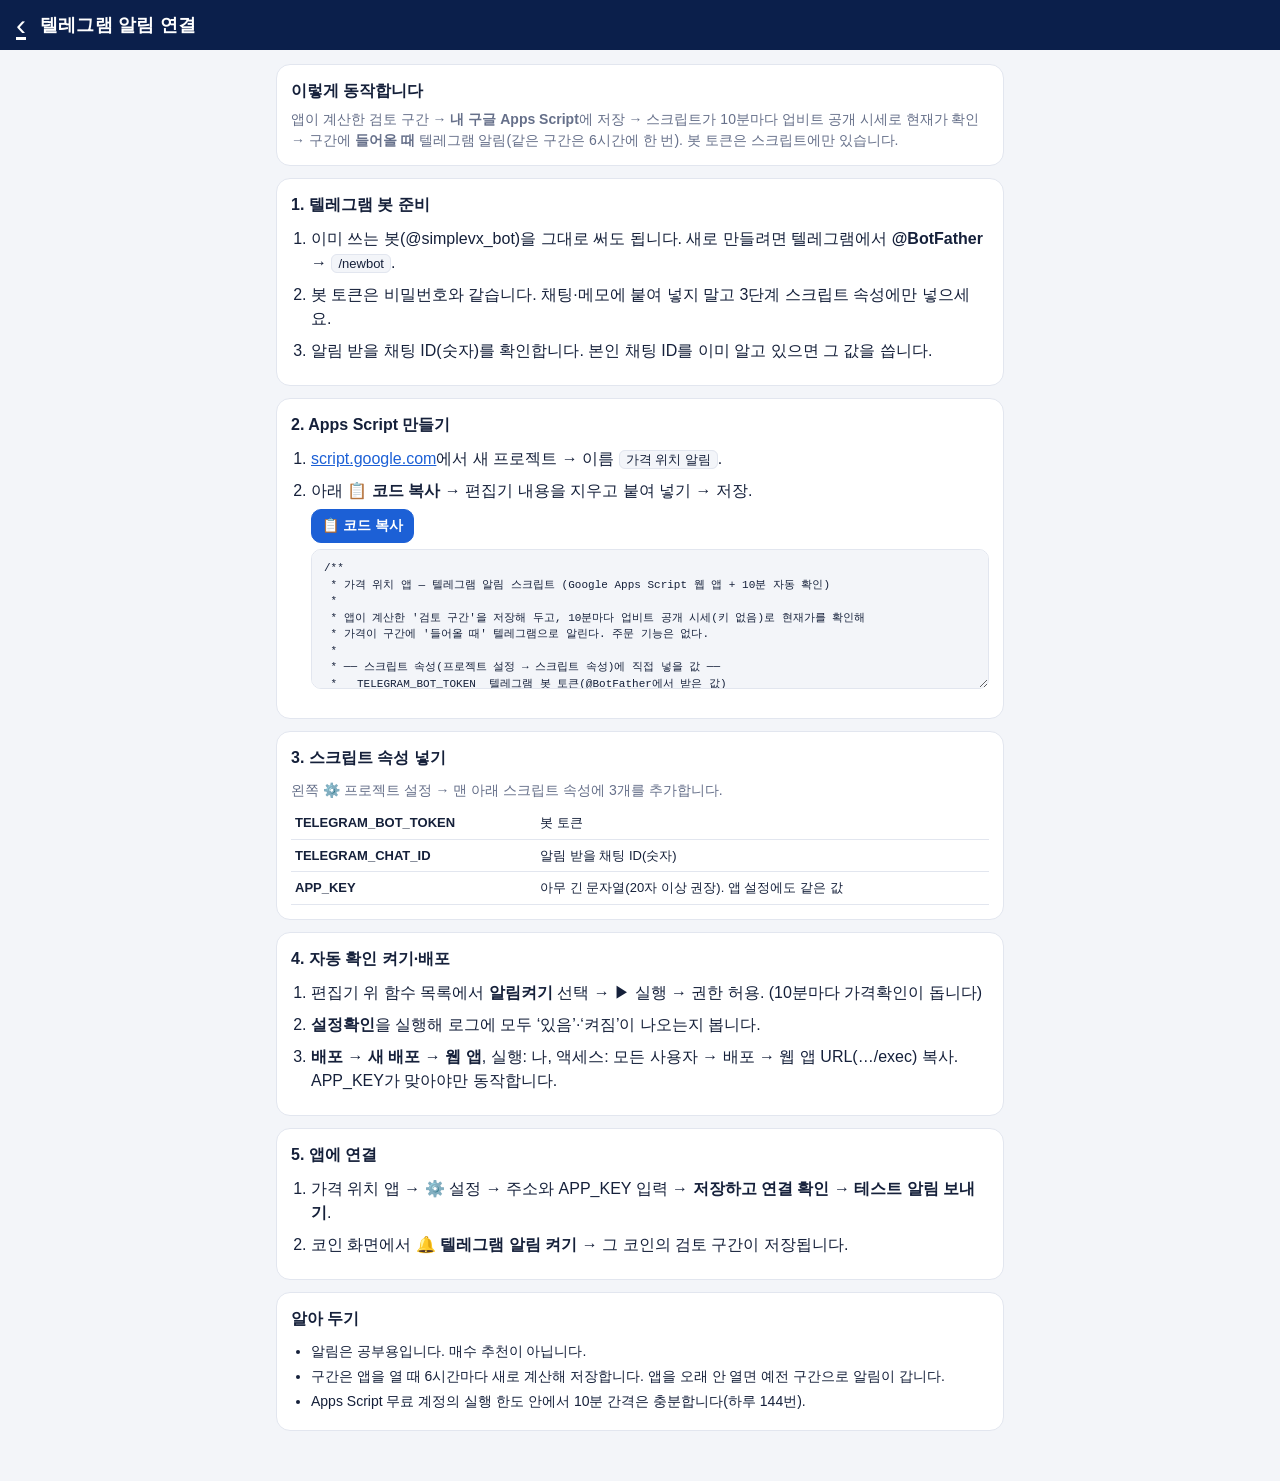
==== alert/index.html @ 8b3a88d6 "가격 위치 v1.0.0: 업비트 코인 매수 검토 구간(공부용)·차트·근거 설명·텔레그램 알림 스크립트 Co-Authored-By: Claude Opus 5.5 <noreply@an" ====
<!doctype html>
<html lang="ko">
<head>
  <meta charset="utf-8">
  <meta name="viewport" content="width=device-width, initial-scale=1, viewport-fit=cover">
  <meta name="theme-color" content="#0B1F4B">
  <title>알림 연결 준비</title>
  <link rel="icon" href="../icons/icon-192.png?v=1">
  <link rel="stylesheet" href="../style.css">
  <style>
    body { padding-bottom: 24px; }
    ol.big { padding-left: 20px; margin: 0; } ol.big > li { margin: 8px 0; }
    .k { background: var(--bg); border: 1px solid var(--line); border-radius: 6px; padding: 1px 6px; font-size: 13px; word-break: break-all; }
    table.p { width: 100%; border-collapse: collapse; font-size: 13px; } table.p td { border-bottom: 1px solid var(--line); padding: 6px 4px; vertical-align: top; } table.p td:first-child { white-space: nowrap; font-weight: 700; }
  </style>
</head>
<body>
  <header class="top"><a class="back" href="../#/settings" aria-label="앱으로">‹</a><h1>텔레그램 알림 연결</h1></header>
  <main>
    <div class="card"><b>이렇게 동작합니다</b>
      <div class="muted" style="margin-top:6px">앱이 계산한 검토 구간 → <b>내 구글 Apps Script</b>에 저장 → 스크립트가 10분마다 업비트 공개 시세로 현재가 확인 → 구간에 <b>들어올 때</b> 텔레그램 알림(같은 구간은 6시간에 한 번). 봇 토큰은 스크립트에만 있습니다.</div></div>

    <div class="card"><h2>1. 텔레그램 봇 준비</h2>
      <ol class="big">
        <li>이미 쓰는 봇(@simplevx_bot)을 그대로 써도 됩니다. 새로 만들려면 텔레그램에서 <b>@BotFather</b> → <span class="k">/newbot</span>.</li>
        <li>봇 토큰은 비밀번호와 같습니다. 채팅·메모에 붙여 넣지 말고 3단계 스크립트 속성에만 넣으세요.</li>
        <li>알림 받을 채팅 ID(숫자)를 확인합니다. 본인 채팅 ID를 이미 알고 있으면 그 값을 씁니다.</li>
      </ol></div>

    <div class="card"><h2>2. Apps Script 만들기</h2>
      <ol class="big">
        <li><a href="https://script.google.com/home/projects/create" target="_blank" rel="noopener">script.google.com</a>에서 새 프로젝트 → 이름 <span class="k">가격 위치 알림</span>.</li>
        <li>아래 <b>📋 코드 복사</b> → 편집기 내용을 지우고 붙여 넣기 → 저장.
          <div class="row" style="margin-top:6px"><button class="btn small primary" id="cp" type="button">📋 코드 복사</button><span id="cpMsg" class="muted"></span></div>
          <textarea id="code" readonly style="margin-top:6px;font-family:monospace;font-size:11px;min-height:140px" aria-label="알림 코드"></textarea></li>
      </ol></div>

    <div class="card"><h2>3. 스크립트 속성 넣기</h2>
      <div class="muted">왼쪽 ⚙️ 프로젝트 설정 → 맨 아래 스크립트 속성에 3개를 추가합니다.</div>
      <table class="p" style="margin-top:6px">
        <tr><td>TELEGRAM_BOT_TOKEN</td><td>봇 토큰</td></tr>
        <tr><td>TELEGRAM_CHAT_ID</td><td>알림 받을 채팅 ID(숫자)</td></tr>
        <tr><td>APP_KEY</td><td>아무 긴 문자열(20자 이상 권장). 앱 설정에도 같은 값</td></tr>
      </table></div>

    <div class="card"><h2>4. 자동 확인 켜기·배포</h2>
      <ol class="big">
        <li>편집기 위 함수 목록에서 <b>알림켜기</b> 선택 → ▶ 실행 → 권한 허용. (10분마다 가격확인이 돕니다)</li>
        <li><b>설정확인</b>을 실행해 로그에 모두 ‘있음’·‘켜짐’이 나오는지 봅니다.</li>
        <li><b>배포 → 새 배포 → 웹 앱</b>, 실행: 나, 액세스: 모든 사용자 → 배포 → 웹 앱 URL(…/exec) 복사. APP_KEY가 맞아야만 동작합니다.</li>
      </ol></div>

    <div class="card"><h2>5. 앱에 연결</h2>
      <ol class="big">
        <li>가격 위치 앱 → ⚙️ 설정 → 주소와 APP_KEY 입력 → <b>저장하고 연결 확인</b> → <b>테스트 알림 보내기</b>.</li>
        <li>코인 화면에서 <b>🔔 텔레그램 알림 켜기</b> → 그 코인의 검토 구간이 저장됩니다.</li>
      </ol></div>

    <div class="card"><h2>알아 두기</h2><ul class="steps">
      <li>알림은 공부용입니다. 매수 추천이 아닙니다.</li>
      <li>구간은 앱을 열 때 6시간마다 새로 계산해 저장합니다. 앱을 오래 안 열면 예전 구간으로 알림이 갑니다.</li>
      <li>Apps Script 무료 계정의 실행 한도 안에서 10분 간격은 충분합니다(하루 144번).</li></ul></div>
  </main>
  <script>
    (async () => {
      const ta = document.getElementById('code'), msg = document.getElementById('cpMsg');
      try { ta.value = await (await fetch('Code.gs', { cache: 'no-cache' })).text(); } catch { ta.value = '코드를 불러오지 못했습니다.'; }
      document.getElementById('cp').onclick = async () => { try { await navigator.clipboard.writeText(ta.value); msg.textContent = '복사했습니다'; } catch { ta.focus(); ta.select(); msg.textContent = '길게 눌러 전체 선택 후 복사하세요'; } };
    })();
  </script>
</body>
</html>
---- style.css ----
:root {
  --bg: #F3F5F9;
  --card: #FFFFFF;
  --ink: #15203A;
  --muted: #66708A;
  --line: #E2E6EF;
  --navy: #0B1F4B;
  --blue: #1C60D6;
  --gold: #F5C442;
  --red: #D64545;
  --green: #1F9D63;
  --radius: 14px;
}
@media (prefers-color-scheme: dark) {
  :root {
    --bg: #0E1320;
    --card: #182033;
    --ink: #E8ECF5;
    --muted: #9AA4BC;
    --line: #2A3450;
    --blue: #5B92F0;
  }
}
* { box-sizing: border-box; }
html, body { margin: 0; }
body {
  background: var(--bg);
  color: var(--ink);
  font: 16px/1.5 -apple-system, "Segoe UI", "Malgun Gothic", "Apple SD Gothic Neo", sans-serif;
  padding-bottom: calc(68px + env(safe-area-inset-bottom));
  -webkit-tap-highlight-color: transparent;
}
.top {
  position: sticky; top: 0; z-index: 5;
  display: flex; align-items: center; gap: 8px;
  background: var(--navy); color: #fff;
  padding: calc(10px + env(safe-area-inset-top)) 16px 10px;
}
.top h1 { font-size: 18px; margin: 0; font-weight: 800; letter-spacing: .2px; }
.back { background: none; border: 0; color: #fff; font-size: 30px; line-height: 1; padding: 0 6px 0 0; cursor: pointer; }
main { max-width: 760px; margin: 0 auto; padding: 14px 16px; }

.tabs {
  position: fixed; left: 0; right: 0; bottom: 0; z-index: 5;
  display: grid; grid-template-columns: repeat(5, 1fr);
  background: var(--card); border-top: 1px solid var(--line);
  padding-bottom: env(safe-area-inset-bottom);
}
.tabs a { display: flex; flex-direction: column; align-items: center; padding: 7px 0 8px; font-size: 12px; color: var(--muted); text-decoration: none; }
.tabs a span { font-size: 20px; line-height: 1.2; }
.tabs a.on { color: var(--blue); font-weight: 700; }

.card { background: var(--card); border: 1px solid var(--line); border-radius: var(--radius); padding: 14px; margin-bottom: 12px; }
.card h2 { font-size: 16px; margin: 0 0 10px; }
.muted { color: var(--muted); font-size: 14px; }
.row { display: flex; gap: 8px; align-items: center; }
.row.wrap { flex-wrap: wrap; }
.spread { justify-content: space-between; }
.grid2 { display: grid; grid-template-columns: 1fr 1fr; gap: 10px; }
.stat { background: var(--card); border: 1px solid var(--line); border-radius: var(--radius); padding: 12px; }
.stat b { display: block; font-size: 21px; margin-top: 2px; }
.stat.warn b { color: var(--red); }
.hero { background: linear-gradient(135deg, var(--navy), var(--blue)); color: #fff; border: 0; }
.hero .muted { color: #C9D6F5; }

.btn {
  display: inline-flex; align-items: center; justify-content: center; gap: 6px;
  border: 1px solid var(--line); background: var(--card); color: var(--ink);
  border-radius: 10px; padding: 10px 14px; font-size: 15px; font-weight: 600;
  cursor: pointer; text-decoration: none; min-height: 44px;
}
.btn.primary { background: var(--blue); border-color: var(--blue); color: #fff; }
.btn.danger { color: var(--red); }
.btn.block { width: 100%; }
.btn.small { min-height: 34px; padding: 5px 10px; font-size: 14px; }

label { display: block; font-size: 13px; color: var(--muted); margin: 10px 0 4px; font-weight: 600; }
input, select, textarea {
  width: 100%; font: inherit; color: var(--ink); background: var(--bg);
  border: 1px solid var(--line); border-radius: 10px; padding: 10px 12px; min-height: 44px;
}
textarea { min-height: 80px; resize: vertical; }
input:focus, select:focus, textarea:focus { outline: 2px solid var(--blue); outline-offset: -1px; }
.req::after { content: " *"; color: var(--red); }

.chips { display: flex; gap: 6px; overflow-x: auto; padding-bottom: 4px; margin-bottom: 10px; }
.chip { flex: none; border: 1px solid var(--line); background: var(--card); color: var(--ink); border-radius: 999px; padding: 6px 12px; font-size: 14px; cursor: pointer; }
.chip.on { background: var(--navy); color: #fff; border-color: var(--navy); }

.list { list-style: none; margin: 0; padding: 0; }
.item { display: block; background: var(--card); border: 1px solid var(--line); border-radius: 12px; padding: 12px; margin-bottom: 8px; color: inherit; text-decoration: none; }
.item .t { font-weight: 700; }
.badge { display: inline-block; font-size: 12px; font-weight: 700; border-radius: 6px; padding: 1px 7px; background: var(--bg); border: 1px solid var(--line); }
.s-접수 { color: #B26B00; } .s-견적 { color: #7A4CD1; } .s-예약 { color: var(--blue); } .s-완료 { color: var(--green); } .s-취소 { color: var(--muted); }

.photos { display: grid; grid-template-columns: repeat(3, 1fr); gap: 6px; }
.photo { position: relative; aspect-ratio: 1; border-radius: 8px; overflow: hidden; background: var(--bg); }
.photo img { width: 100%; height: 100%; object-fit: cover; display: block; }
.photo span { position: absolute; left: 4px; top: 4px; background: rgba(0,0,0,.6); color: #fff; font-size: 11px; border-radius: 4px; padding: 0 5px; }

.tiles { display: grid; grid-template-columns: repeat(3, 1fr); gap: 8px; }
.tile { background: var(--card); border: 1px solid var(--line); border-radius: 12px; padding: 10px 6px; text-align: center; font-size: 13px; color: var(--ink); text-decoration: none; }
.tile i { display: block; font-style: normal; font-size: 22px; }
.tile.off { opacity: .5; }

.fab { position: fixed; right: 16px; bottom: calc(80px + env(safe-area-inset-bottom)); z-index: 6;
  width: 56px; height: 56px; border-radius: 50%; border: 0; background: var(--gold); color: var(--navy);
  font-size: 30px; font-weight: 800; box-shadow: 0 6px 16px rgba(0,0,0,.25); cursor: pointer; }

#toast { position: fixed; left: 50%; bottom: calc(90px + env(safe-area-inset-bottom)); transform: translateX(-50%);
  background: #222; color: #fff; padding: 10px 16px; border-radius: 10px; font-size: 14px; opacity: 0; pointer-events: none; transition: opacity .2s; max-width: 90vw; z-index: 20; }
#toast.on { opacity: .95; }

.viewer { position: fixed; inset: 0; background: rgba(0,0,0,.92); z-index: 30; display: flex; flex-direction: column; }
.viewer img { flex: 1; object-fit: contain; width: 100%; min-height: 0; }
.viewer .row { padding: 12px 16px calc(12px + env(safe-area-inset-bottom)); justify-content: space-between; }
.empty { text-align: center; color: var(--muted); padding: 28px 10px; }
.warnbox { border: 2px solid #E8A317; background: #FFF4D6; color: #3A2A00 !important; font-weight: 600; }
a { color: var(--blue); }
a.card { color: var(--ink); }
@media (prefers-color-scheme: dark) {
  .warnbox { background: #3A2E10; border-color: #F5C442; color: #FFE9A8 !important; }
}
.seal-list { display: flex; flex-wrap: wrap; gap: 8px; margin-top: 8px; }
.seal-item { width: 104px; border: 1px solid var(--line); border-radius: 12px; padding: 8px 6px; background: var(--card); color: var(--ink); text-align: center; font: inherit; }
.seal-item img { width: 72px; height: 72px; display: block; margin: 0 auto 4px; background: #FFFDF7; border-radius: 8px; }
.seal-item.on { border: 2px solid var(--blue); }
.seal-item.pick { cursor: pointer; }
.seal-name { font-size: 13px; font-weight: 600; margin-bottom: 4px; word-break: keep-all; }
.seal-h { font-size: 15px; margin: 14px 0 6px; }
#e_sealimg { background: #FFFDF7; border-radius: 6px; }
.seg { display: flex; gap: 6px; margin-top: 4px; }
.seg label { flex: 1; margin: 0; }
.seg input { position: absolute; opacity: 0; width: 1px; height: 1px; }
.seg span { display: block; text-align: center; border: 1px solid var(--line); border-radius: 10px; padding: 9px 4px; font-size: 14px; color: var(--ink); background: var(--card); cursor: pointer; }
.seg span { opacity: .8; white-space: nowrap; overflow: hidden; text-overflow: ellipsis; }
.seg input:checked + span { background: #FFC83D; color: #1A1300; border: 2px solid #C98A00; font-weight: 800; opacity: 1; box-shadow: 0 2px 8px rgba(201, 138, 0, .35); }
.seg input:checked + span::before { content: '✓ '; }
@media (prefers-color-scheme: dark) {
  .seg input:checked + span { background: #FFD45C; color: #1A1300; border-color: #FFF0B8; box-shadow: 0 0 0 2px rgba(255, 212, 92, .35); }
}
.seg input:focus-visible + span { outline: 2px solid var(--blue); outline-offset: 2px; }
.errbox { margin-top: 10px; border: 2px solid #D64545; background: #FFE8E8; color: #5A0B0B; border-radius: 10px; padding: 10px 12px; font-size: 14px; }
.errbox ul, .logrow .why { margin: 6px 0 0; padding-left: 18px; }
@media (prefers-color-scheme: dark) { .errbox { background: #3A1515; color: #FFD6D6; border-color: #FF7A7A; } }
.logrow { border-top: 1px solid var(--line); padding: 7px 0; font-size: 13px; }
.logrow:first-of-type { border-top: 0; }
.logrow .why { color: var(--red); font-size: 12px; }
table { width: 100%; border-collapse: collapse; font-size: 14px; }
td, th { padding: 7px 4px; border-bottom: 1px solid var(--line); text-align: left; }
td.r, th.r { text-align: right; }
/* 인쇄(PDF로 저장): 메뉴·버튼 숨김 */
@media print {
  .top, .tabs, .fab, .noprint, #toast { display: none !important; }
  body { background: #fff; color: #000; padding: 0; }
  main { max-width: none; padding: 0; }
  table { font-size: 11px; }
  td, th { border: 1px solid #999; }
}

/* ── 전자세금계산서 앱 전용 ── */
.tabs { grid-template-columns: repeat(4, 1fr); }
.copyrow { display: grid; grid-template-columns: 1fr auto; gap: 8px; align-items: center; border-top: 1px solid var(--line); padding: 8px 0; }
.copyrow:first-of-type { border-top: 0; }
.copyrow .k { font-size: 12px; color: var(--muted); font-weight: 600; }
.copyrow .v { font-size: 16px; font-weight: 700; word-break: break-all; }
.copyrow.done .v { color: var(--muted); text-decoration: line-through; }
.steps { margin: 0; padding-left: 20px; font-size: 14px; }
.steps li { margin: 4px 0; }
.okbox { margin-top: 10px; border: 2px solid var(--green); border-radius: 10px; padding: 10px 12px; font-size: 14px; font-weight: 600; color: var(--green); }
.warnlist { margin-top: 10px; border: 2px solid #E8A317; background: #FFF4D6; color: #3A2A00; border-radius: 10px; padding: 10px 12px; font-size: 14px; }
.warnlist ul, .errbox ul { margin: 6px 0 0; padding-left: 18px; }
@media (prefers-color-scheme: dark) { .warnlist { background: #3A2E10; color: #FFE9A8; border-color: #F5C442; } }
table.lines { width: 100%; border-collapse: collapse; font-size: 13px; }
table.lines th, table.lines td { border-bottom: 1px solid var(--line); padding: 6px 4px; text-align: right; }
table.lines th:first-child, table.lines td:first-child, table.lines th:nth-child(2), table.lines td:nth-child(2) { text-align: left; }
.s-작성중 { color: #B26B00; } .s-발행완료 { color: var(--green); } .s-취소 { color: var(--muted); }
.line-card { background: var(--bg); border: 1px solid var(--line); border-radius: 12px; padding: 10px; margin: 6px 0; }

/* ── 가격 위치 앱 전용 ── */
.tabs { grid-template-columns: repeat(3, 1fr); }
.coin { display: block; background: var(--card); border: 1px solid var(--line); border-radius: 12px; padding: 12px; margin-bottom: 8px; color: var(--ink); text-decoration: none; }
.coin .nm { font-weight: 800; font-size: 16px; }
.up { color: #D63B3B; } .down { color: #2F6FE0; }
@media (prefers-color-scheme: dark) { .up { color: #FF6B6B; } .down { color: #6EA2FF; } }
.zone { border: 1px solid var(--line); border-left: 6px solid #E8A317; border-radius: 10px; padding: 10px 12px; margin: 8px 0; background: var(--card); }
.zone.s3 { border-left-color: #1F9D63; } .zone.in { outline: 2px solid #E8A317; }
.zone .rng { font-weight: 800; font-size: 16px; }
.zone ul { margin: 6px 0 0; padding-left: 18px; font-size: 13px; }
.posbar { position: relative; height: 10px; border-radius: 6px; background: linear-gradient(90deg, #2F6FE0, #E8A317, #D63B3B); margin: 6px 0 2px; }
.posbar i { position: absolute; top: -4px; width: 4px; height: 18px; background: var(--ink); border-radius: 2px; transform: translateX(-2px); }
canvas.chart { width: 100%; height: 320px; display: block; background: var(--card); border-radius: 10px; }
.disc { font-size: 12px; color: var(--muted); text-align: center; margin: 14px 0; }
.pick { max-height: 50vh; overflow: auto; border: 1px solid var(--line); border-radius: 10px; margin-top: 8px; }
.pick button { display: flex; justify-content: space-between; width: 100%; border: 0; border-bottom: 1px solid var(--line); background: var(--card); color: var(--ink); padding: 10px 12px; font: inherit; cursor: pointer; text-align: left; }
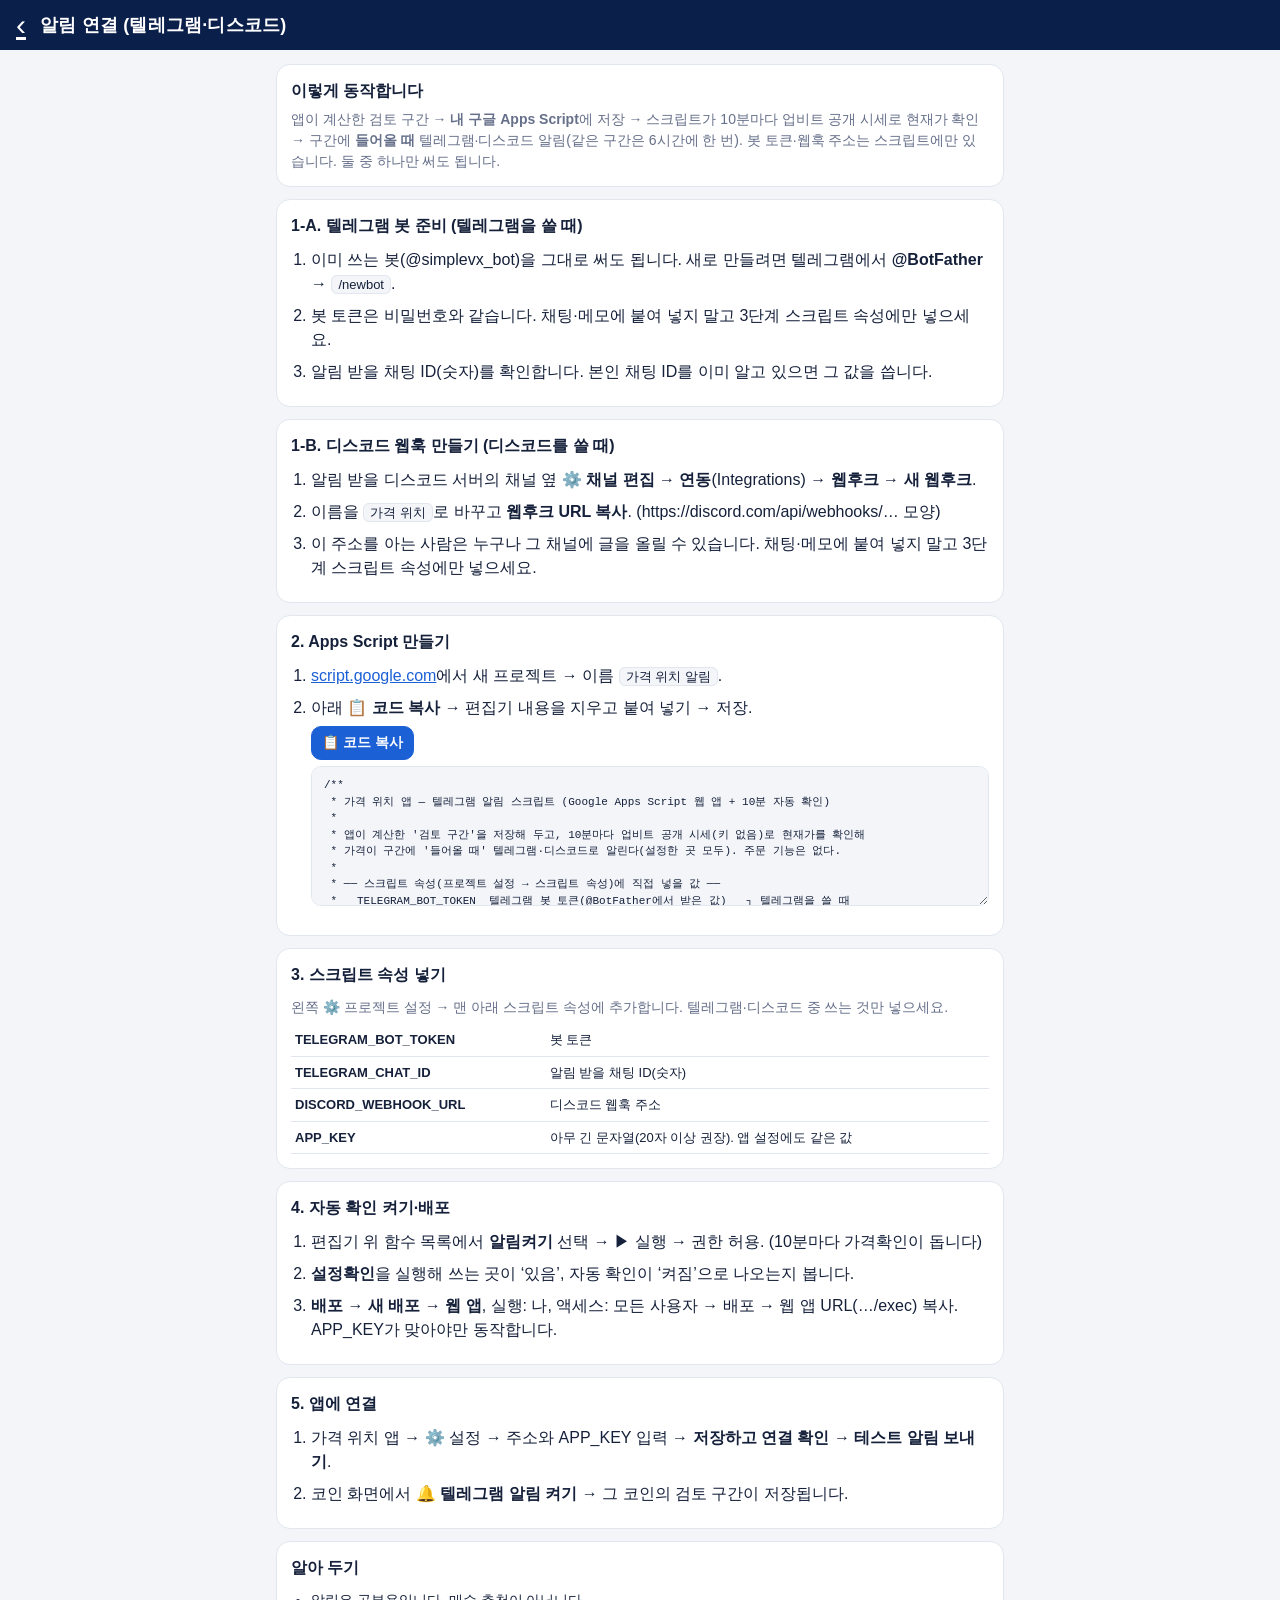
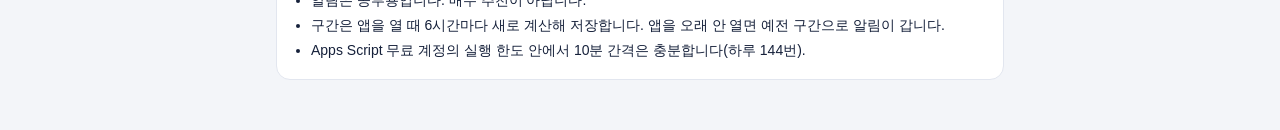
==== commit 57b0fcd8: "v1.1.0: 디스코드 웹훅 알림 추가(텔레그램과 함께 또는 하나만), 안내 페이지 갱신 Co-Authored-By: Claude Opus 5.5 <noreply@anthropic" ====
--- a/alert/index.html
+++ b/alert/index.html
@@ -15,16 +15,23 @@
   </style>
 </head>
 <body>
-  <header class="top"><a class="back" href="../#/settings" aria-label="앱으로">‹</a><h1>텔레그램 알림 연결</h1></header>
+  <header class="top"><a class="back" href="../#/settings" aria-label="앱으로">‹</a><h1>알림 연결 (텔레그램·디스코드)</h1></header>
   <main>
     <div class="card"><b>이렇게 동작합니다</b>
-      <div class="muted" style="margin-top:6px">앱이 계산한 검토 구간 → <b>내 구글 Apps Script</b>에 저장 → 스크립트가 10분마다 업비트 공개 시세로 현재가 확인 → 구간에 <b>들어올 때</b> 텔레그램 알림(같은 구간은 6시간에 한 번). 봇 토큰은 스크립트에만 있습니다.</div></div>
+      <div class="muted" style="margin-top:6px">앱이 계산한 검토 구간 → <b>내 구글 Apps Script</b>에 저장 → 스크립트가 10분마다 업비트 공개 시세로 현재가 확인 → 구간에 <b>들어올 때</b> 텔레그램·디스코드 알림(같은 구간은 6시간에 한 번). 봇 토큰·웹훅 주소는 스크립트에만 있습니다. 둘 중 하나만 써도 됩니다.</div></div>
 
-    <div class="card"><h2>1. 텔레그램 봇 준비</h2>
+    <div class="card"><h2>1-A. 텔레그램 봇 준비 (텔레그램을 쓸 때)</h2>
       <ol class="big">
         <li>이미 쓰는 봇(@simplevx_bot)을 그대로 써도 됩니다. 새로 만들려면 텔레그램에서 <b>@BotFather</b> → <span class="k">/newbot</span>.</li>
         <li>봇 토큰은 비밀번호와 같습니다. 채팅·메모에 붙여 넣지 말고 3단계 스크립트 속성에만 넣으세요.</li>
         <li>알림 받을 채팅 ID(숫자)를 확인합니다. 본인 채팅 ID를 이미 알고 있으면 그 값을 씁니다.</li>
+      </ol></div>
+
+    <div class="card"><h2>1-B. 디스코드 웹훅 만들기 (디스코드를 쓸 때)</h2>
+      <ol class="big">
+        <li>알림 받을 디스코드 서버의 채널 옆 ⚙️ <b>채널 편집</b> → <b>연동</b>(Integrations) → <b>웹후크</b> → <b>새 웹후크</b>.</li>
+        <li>이름을 <span class="k">가격 위치</span>로 바꾸고 <b>웹후크 URL 복사</b>. (https://discord.com/api/webhooks/… 모양)</li>
+        <li>이 주소를 아는 사람은 누구나 그 채널에 글을 올릴 수 있습니다. 채팅·메모에 붙여 넣지 말고 3단계 스크립트 속성에만 넣으세요.</li>
       </ol></div>
 
     <div class="card"><h2>2. Apps Script 만들기</h2>
@@ -36,17 +43,18 @@
       </ol></div>
 
     <div class="card"><h2>3. 스크립트 속성 넣기</h2>
-      <div class="muted">왼쪽 ⚙️ 프로젝트 설정 → 맨 아래 스크립트 속성에 3개를 추가합니다.</div>
+      <div class="muted">왼쪽 ⚙️ 프로젝트 설정 → 맨 아래 스크립트 속성에 추가합니다. 텔레그램·디스코드 중 쓰는 것만 넣으세요.</div>
       <table class="p" style="margin-top:6px">
         <tr><td>TELEGRAM_BOT_TOKEN</td><td>봇 토큰</td></tr>
         <tr><td>TELEGRAM_CHAT_ID</td><td>알림 받을 채팅 ID(숫자)</td></tr>
+        <tr><td>DISCORD_WEBHOOK_URL</td><td>디스코드 웹훅 주소</td></tr>
         <tr><td>APP_KEY</td><td>아무 긴 문자열(20자 이상 권장). 앱 설정에도 같은 값</td></tr>
       </table></div>
 
     <div class="card"><h2>4. 자동 확인 켜기·배포</h2>
       <ol class="big">
         <li>편집기 위 함수 목록에서 <b>알림켜기</b> 선택 → ▶ 실행 → 권한 허용. (10분마다 가격확인이 돕니다)</li>
-        <li><b>설정확인</b>을 실행해 로그에 모두 ‘있음’·‘켜짐’이 나오는지 봅니다.</li>
+        <li><b>설정확인</b>을 실행해 쓰는 곳이 ‘있음’, 자동 확인이 ‘켜짐’으로 나오는지 봅니다.</li>
         <li><b>배포 → 새 배포 → 웹 앱</b>, 실행: 나, 액세스: 모든 사용자 → 배포 → 웹 앱 URL(…/exec) 복사. APP_KEY가 맞아야만 동작합니다.</li>
       </ol></div>
 
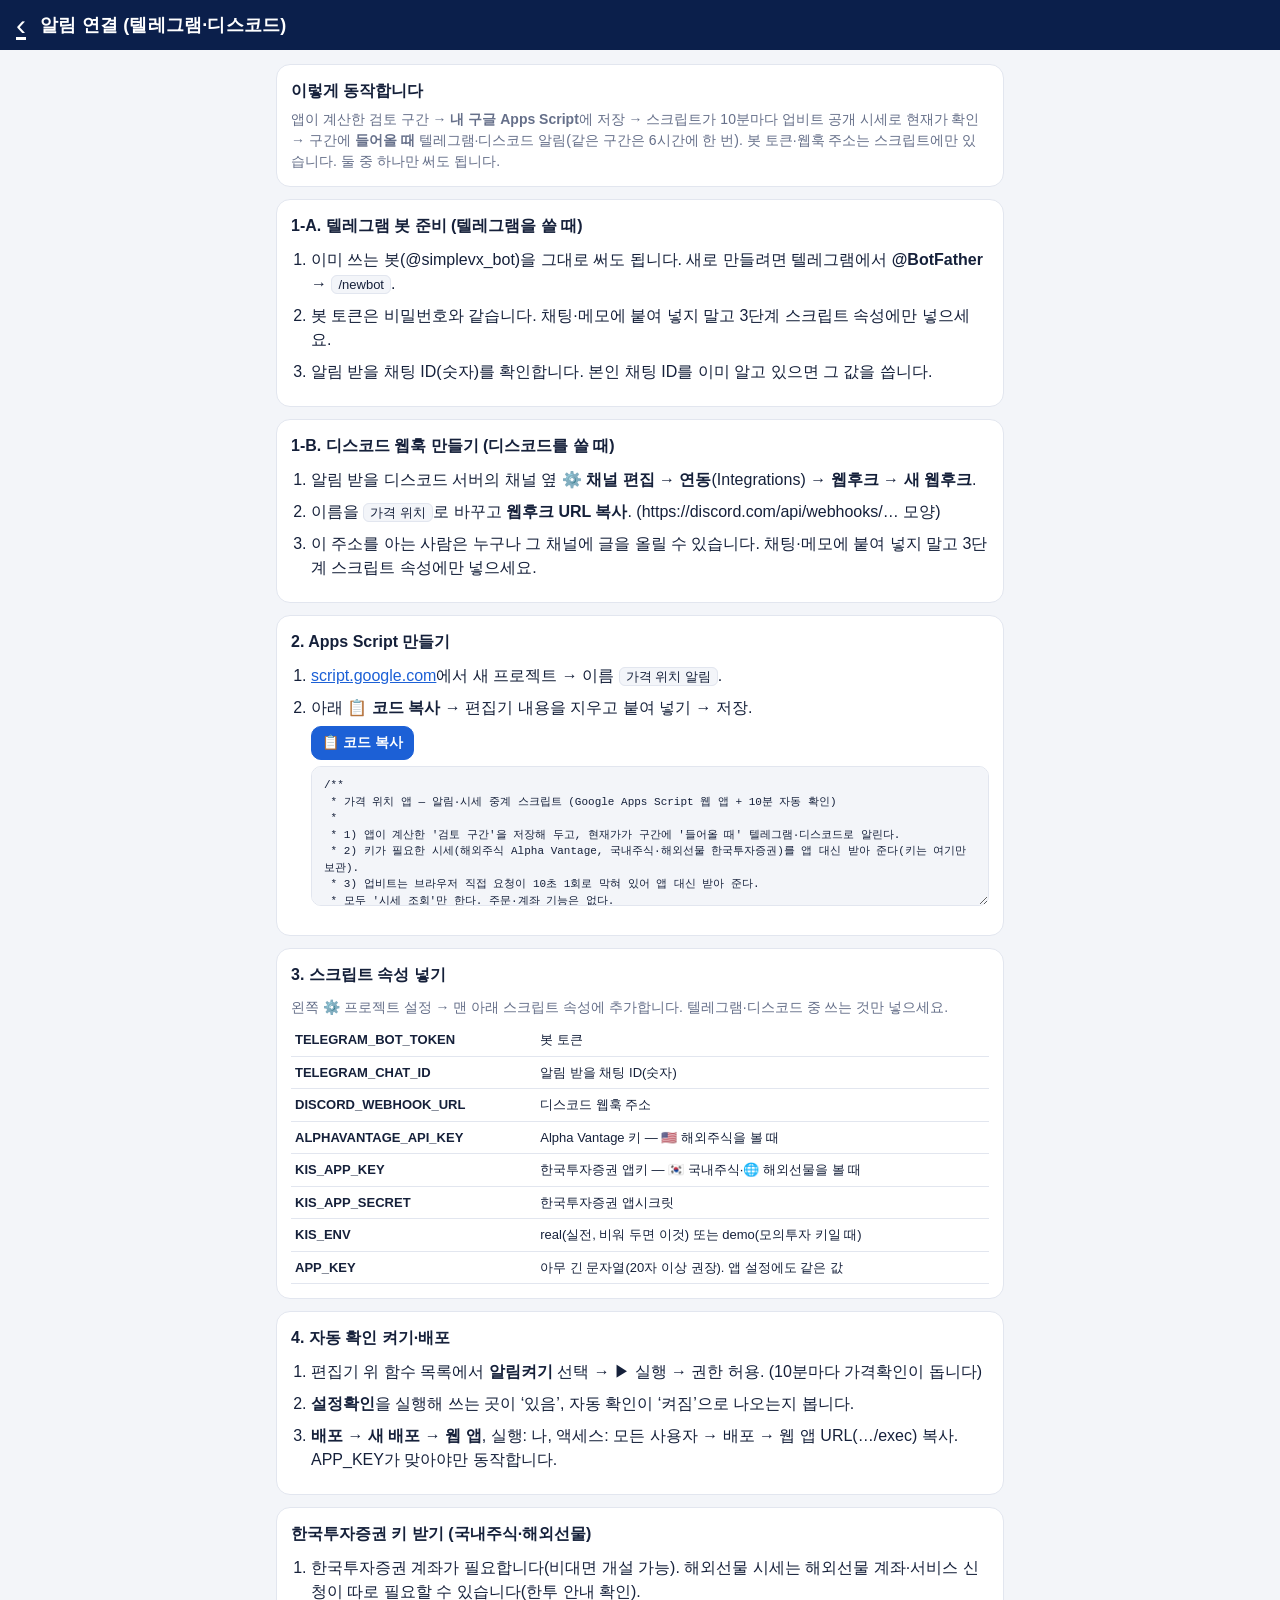
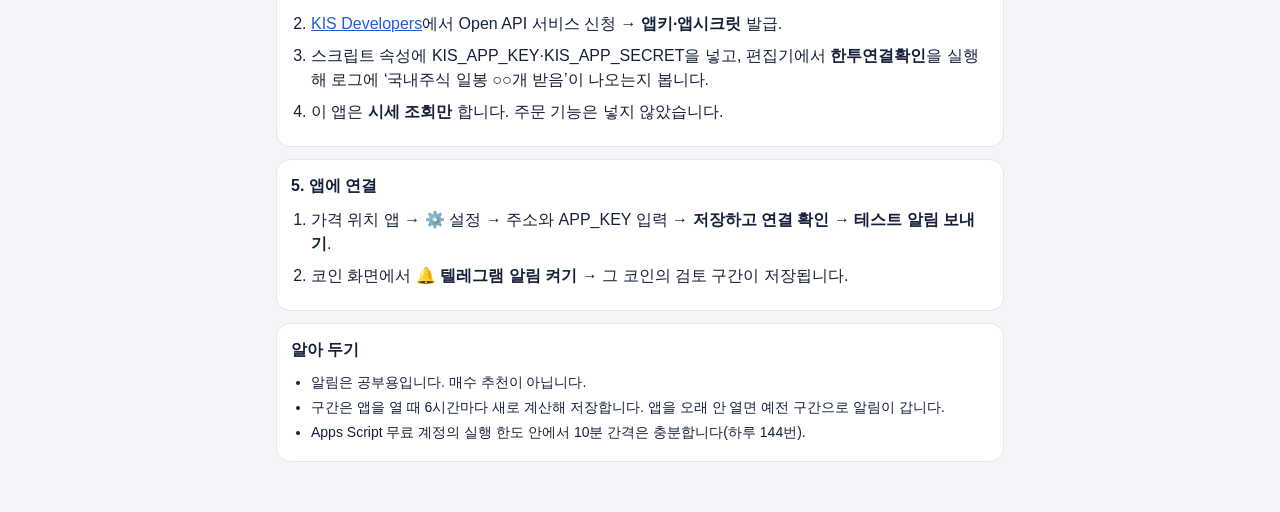
==== commit 05445975: "v2.0.0: 5개 카테고리(국내주식·해외주식·코인·코인선물·해외선물) — 바이낸스 선물 공개 시세, Alpha Vantage·한국투자증권은 스크립트 중계(키는 스크립트 속성만)," ====
--- a/alert/index.html
+++ b/alert/index.html
@@ -48,6 +48,10 @@
         <tr><td>TELEGRAM_BOT_TOKEN</td><td>봇 토큰</td></tr>
         <tr><td>TELEGRAM_CHAT_ID</td><td>알림 받을 채팅 ID(숫자)</td></tr>
         <tr><td>DISCORD_WEBHOOK_URL</td><td>디스코드 웹훅 주소</td></tr>
+        <tr><td>ALPHAVANTAGE_API_KEY</td><td>Alpha Vantage 키 — 🇺🇸 해외주식을 볼 때</td></tr>
+        <tr><td>KIS_APP_KEY</td><td>한국투자증권 앱키 — 🇰🇷 국내주식·🌐 해외선물을 볼 때</td></tr>
+        <tr><td>KIS_APP_SECRET</td><td>한국투자증권 앱시크릿</td></tr>
+        <tr><td>KIS_ENV</td><td>real(실전, 비워 두면 이것) 또는 demo(모의투자 키일 때)</td></tr>
         <tr><td>APP_KEY</td><td>아무 긴 문자열(20자 이상 권장). 앱 설정에도 같은 값</td></tr>
       </table></div>
 
@@ -56,6 +60,14 @@
         <li>편집기 위 함수 목록에서 <b>알림켜기</b> 선택 → ▶ 실행 → 권한 허용. (10분마다 가격확인이 돕니다)</li>
         <li><b>설정확인</b>을 실행해 쓰는 곳이 ‘있음’, 자동 확인이 ‘켜짐’으로 나오는지 봅니다.</li>
         <li><b>배포 → 새 배포 → 웹 앱</b>, 실행: 나, 액세스: 모든 사용자 → 배포 → 웹 앱 URL(…/exec) 복사. APP_KEY가 맞아야만 동작합니다.</li>
+      </ol></div>
+
+    <div class="card"><h2>한국투자증권 키 받기 (국내주식·해외선물)</h2>
+      <ol class="big">
+        <li>한국투자증권 계좌가 필요합니다(비대면 개설 가능). 해외선물 시세는 해외선물 계좌·서비스 신청이 따로 필요할 수 있습니다(한투 안내 확인).</li>
+        <li><a href="https://apiportal.koreainvestment.com/" target="_blank" rel="noopener">KIS Developers</a>에서 Open API 서비스 신청 → <b>앱키·앱시크릿</b> 발급.</li>
+        <li>스크립트 속성에 KIS_APP_KEY·KIS_APP_SECRET을 넣고, 편집기에서 <b>한투연결확인</b>을 실행해 로그에 ‘국내주식 일봉 ○○개 받음’이 나오는지 봅니다.</li>
+        <li>이 앱은 <b>시세 조회만</b> 합니다. 주문 기능은 넣지 않았습니다.</li>
       </ol></div>
 
     <div class="card"><h2>5. 앱에 연결</h2>
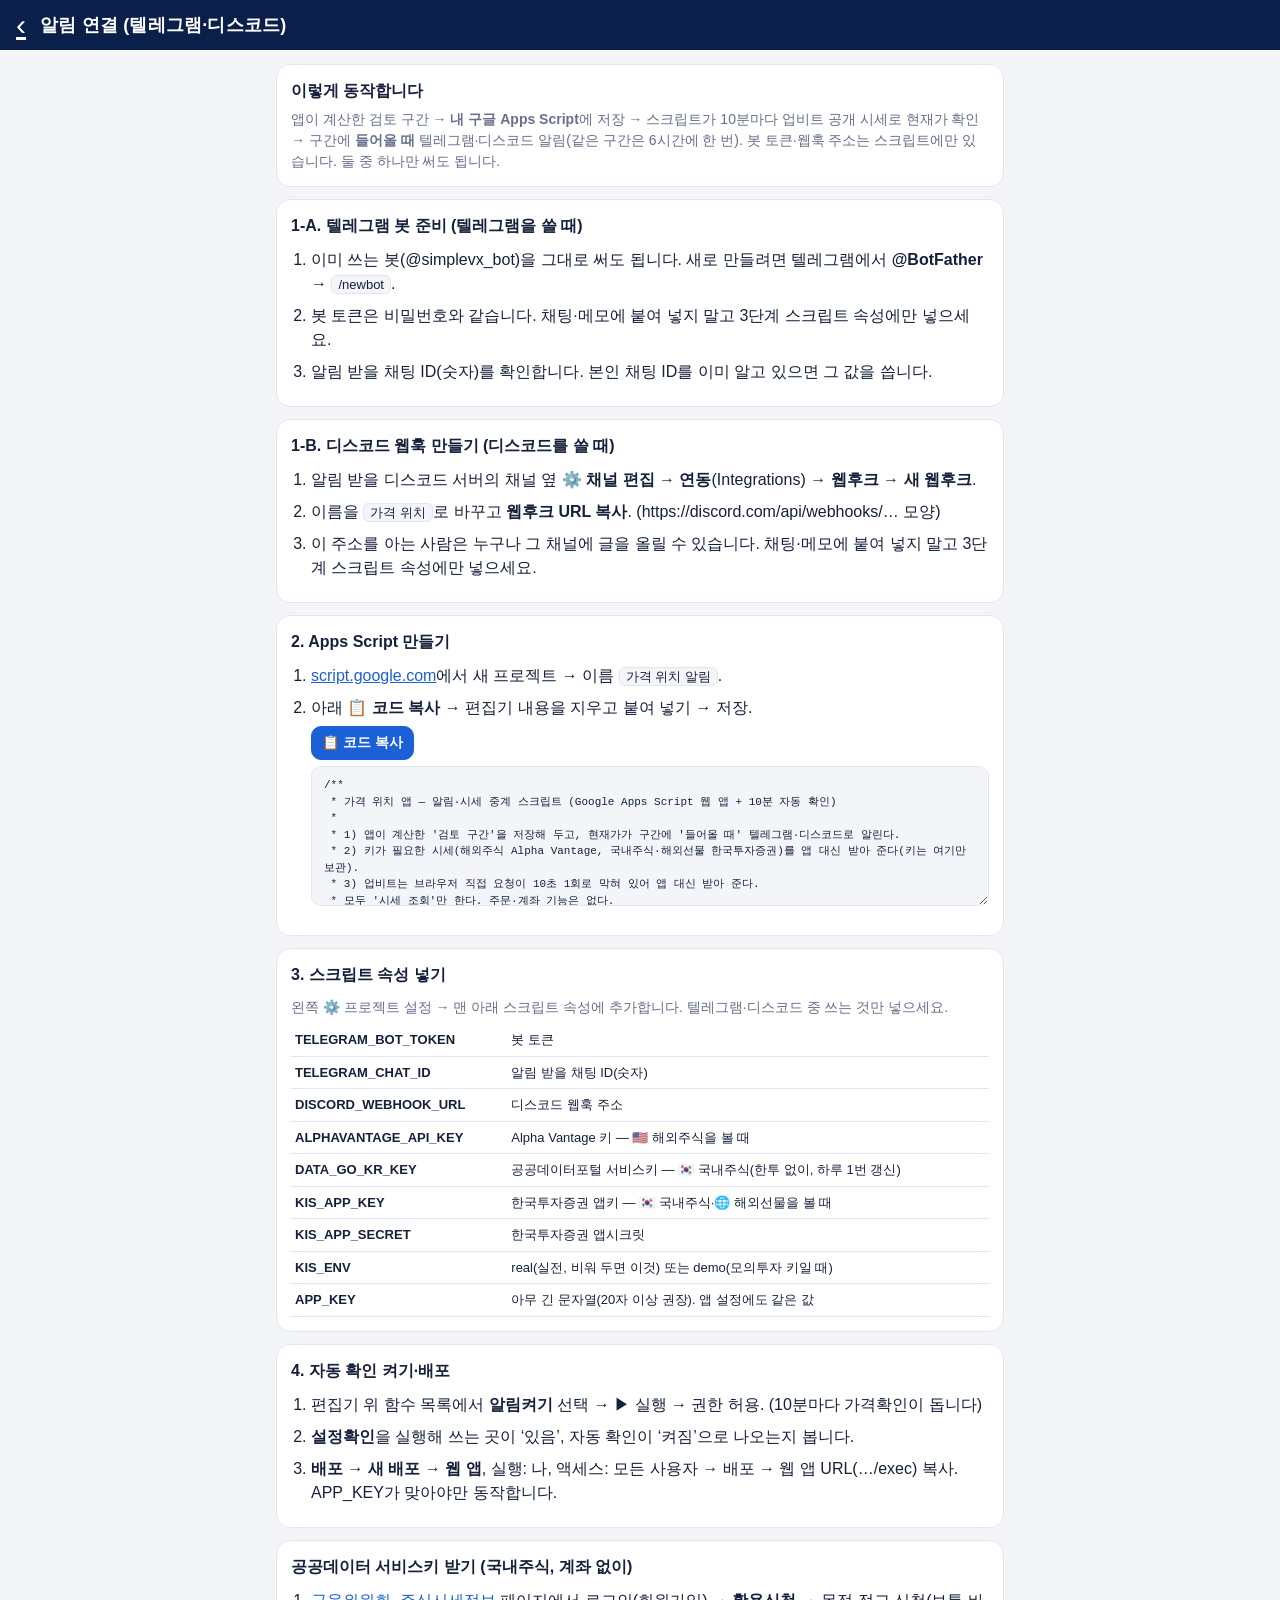
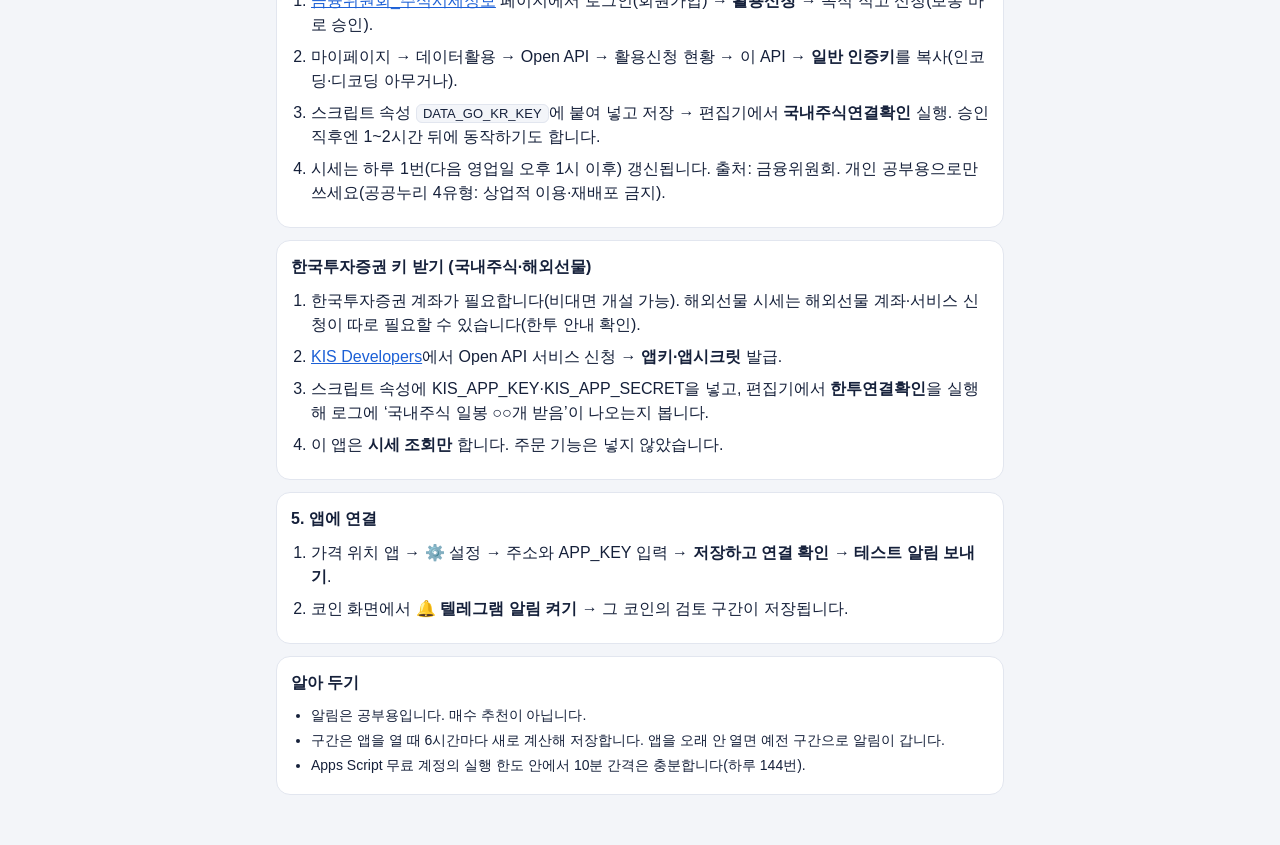
==== commit b4a464bf: "v2.1.0: 국내주식을 공공데이터포털(금융위원회 주식시세)로 연결 — 이름 검색, 일봉·주봉, 출처 표시 / 스크립트 v5 Co-Authored-By: Claude Opus 5." ====
--- a/alert/index.html
+++ b/alert/index.html
@@ -49,6 +49,7 @@
         <tr><td>TELEGRAM_CHAT_ID</td><td>알림 받을 채팅 ID(숫자)</td></tr>
         <tr><td>DISCORD_WEBHOOK_URL</td><td>디스코드 웹훅 주소</td></tr>
         <tr><td>ALPHAVANTAGE_API_KEY</td><td>Alpha Vantage 키 — 🇺🇸 해외주식을 볼 때</td></tr>
+        <tr><td>DATA_GO_KR_KEY</td><td>공공데이터포털 서비스키 — 🇰🇷 국내주식(한투 없이, 하루 1번 갱신)</td></tr>
         <tr><td>KIS_APP_KEY</td><td>한국투자증권 앱키 — 🇰🇷 국내주식·🌐 해외선물을 볼 때</td></tr>
         <tr><td>KIS_APP_SECRET</td><td>한국투자증권 앱시크릿</td></tr>
         <tr><td>KIS_ENV</td><td>real(실전, 비워 두면 이것) 또는 demo(모의투자 키일 때)</td></tr>
@@ -60,6 +61,14 @@
         <li>편집기 위 함수 목록에서 <b>알림켜기</b> 선택 → ▶ 실행 → 권한 허용. (10분마다 가격확인이 돕니다)</li>
         <li><b>설정확인</b>을 실행해 쓰는 곳이 ‘있음’, 자동 확인이 ‘켜짐’으로 나오는지 봅니다.</li>
         <li><b>배포 → 새 배포 → 웹 앱</b>, 실행: 나, 액세스: 모든 사용자 → 배포 → 웹 앱 URL(…/exec) 복사. APP_KEY가 맞아야만 동작합니다.</li>
+      </ol></div>
+
+    <div class="card"><h2>공공데이터 서비스키 받기 (국내주식, 계좌 없이)</h2>
+      <ol class="big">
+        <li><a href="https://www.data.go.kr/data/15094808/openapi.do" target="_blank" rel="noopener">금융위원회_주식시세정보</a> 페이지에서 로그인(회원가입) → <b>활용신청</b> → 목적 적고 신청(보통 바로 승인).</li>
+        <li>마이페이지 → 데이터활용 → Open API → 활용신청 현황 → 이 API → <b>일반 인증키</b>를 복사(인코딩·디코딩 아무거나).</li>
+        <li>스크립트 속성 <span class="k">DATA_GO_KR_KEY</span>에 붙여 넣고 저장 → 편집기에서 <b>국내주식연결확인</b> 실행. 승인 직후엔 1~2시간 뒤에 동작하기도 합니다.</li>
+        <li>시세는 하루 1번(다음 영업일 오후 1시 이후) 갱신됩니다. 출처: 금융위원회. 개인 공부용으로만 쓰세요(공공누리 4유형: 상업적 이용·재배포 금지).</li>
       </ol></div>
 
     <div class="card"><h2>한국투자증권 키 받기 (국내주식·해외선물)</h2>
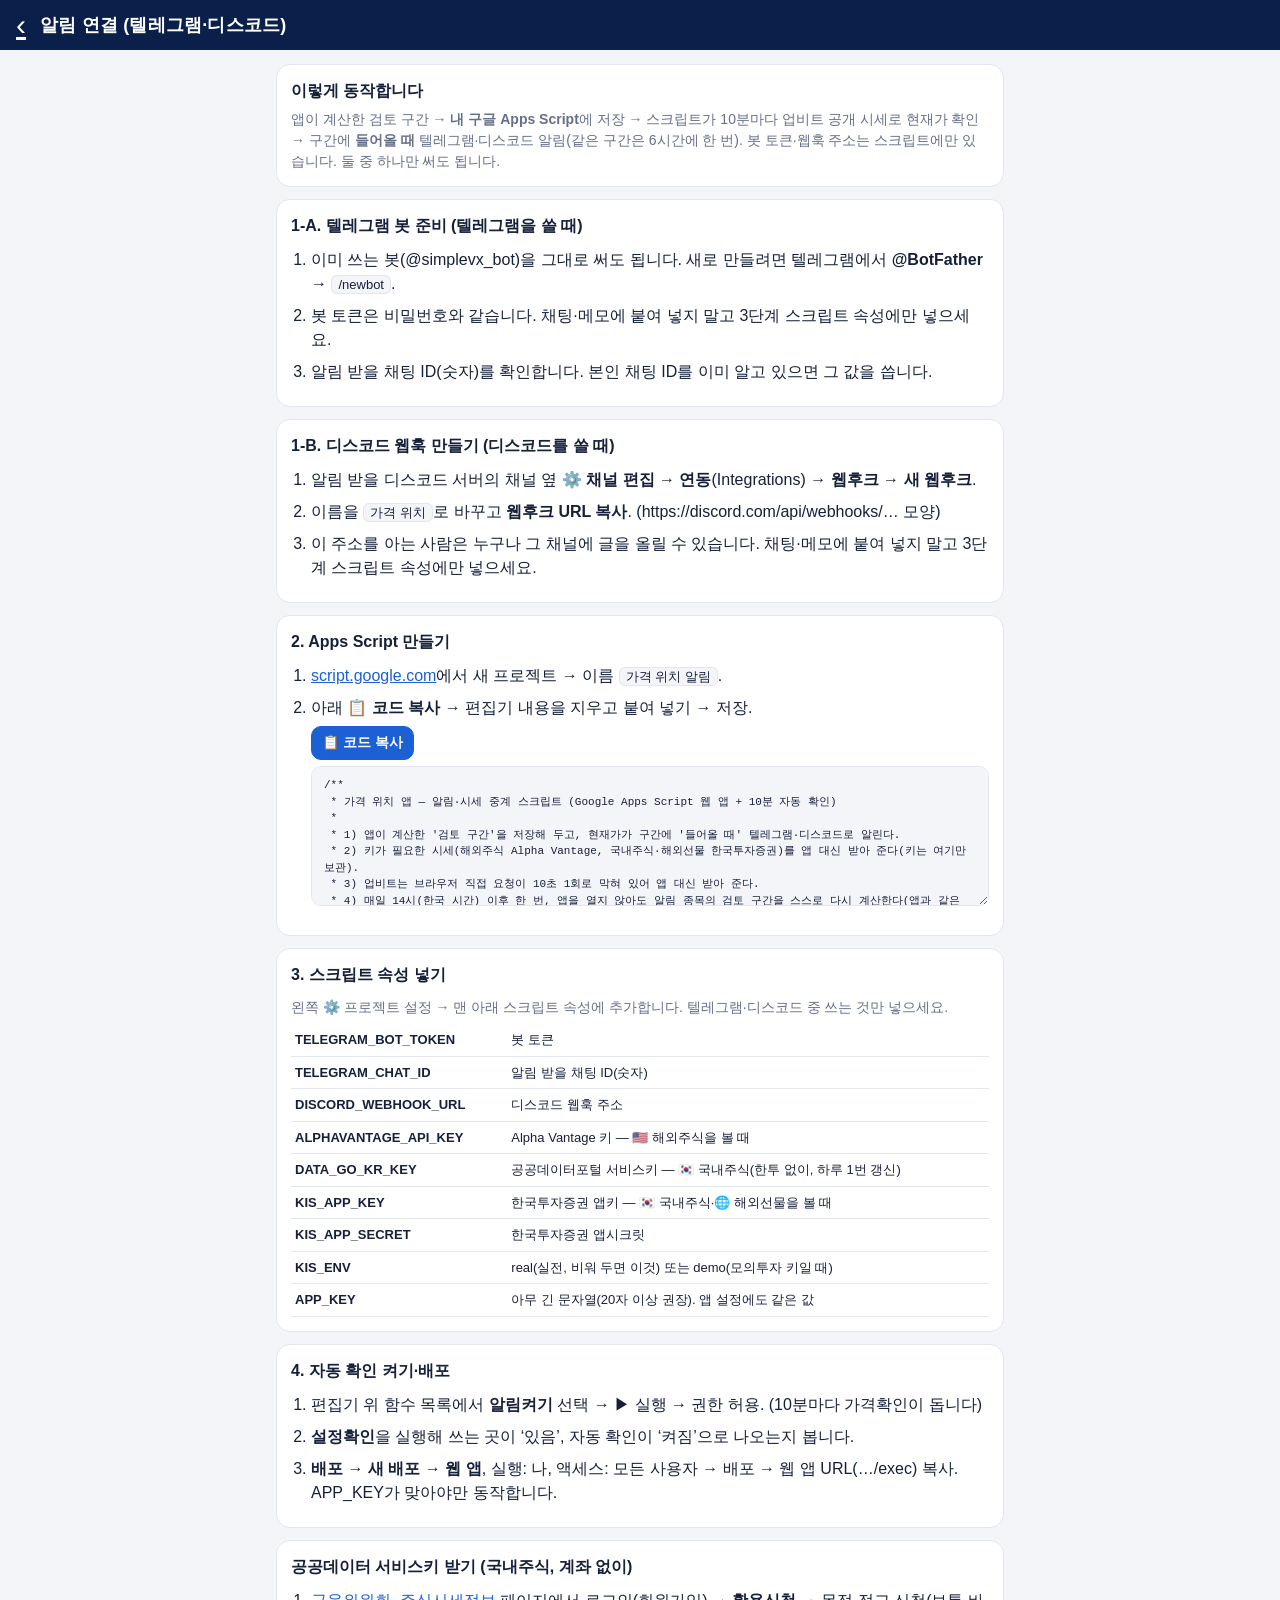
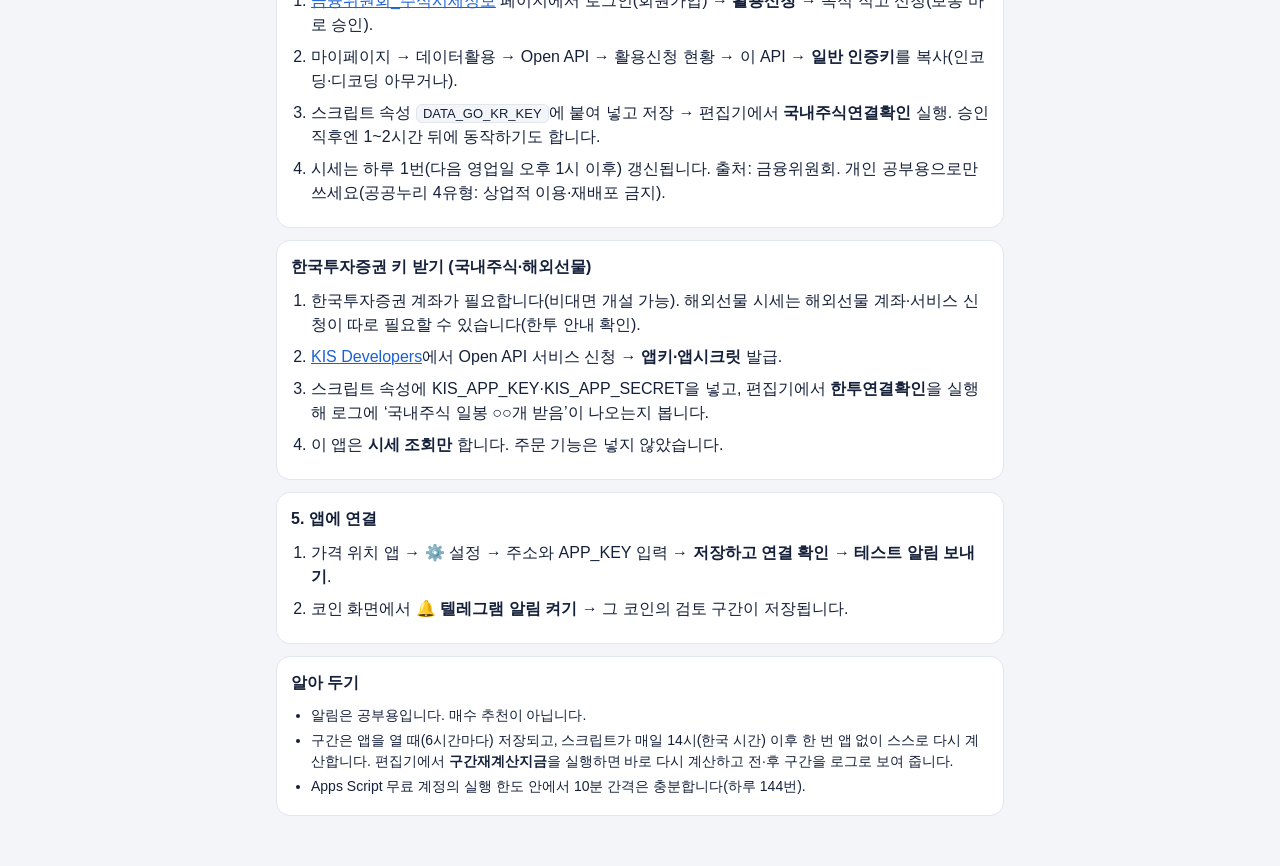
==== commit a9d919f2: "구간 자동 재계산: 스크립트가 매일 14시 이후 앱 없이 구간 다시 계산 (v2.2.0, 스크립트 v6) - alert/Code.gs: 구간재계산_/구간재계산지금, serverCa" ====
--- a/alert/index.html
+++ b/alert/index.html
@@ -87,7 +87,7 @@
 
     <div class="card"><h2>알아 두기</h2><ul class="steps">
       <li>알림은 공부용입니다. 매수 추천이 아닙니다.</li>
-      <li>구간은 앱을 열 때 6시간마다 새로 계산해 저장합니다. 앱을 오래 안 열면 예전 구간으로 알림이 갑니다.</li>
+      <li>구간은 앱을 열 때(6시간마다) 저장되고, 스크립트가 매일 14시(한국 시간) 이후 한 번 앱 없이 스스로 다시 계산합니다. 편집기에서 <b>구간재계산지금</b>을 실행하면 바로 다시 계산하고 전·후 구간을 로그로 보여 줍니다.</li>
       <li>Apps Script 무료 계정의 실행 한도 안에서 10분 간격은 충분합니다(하루 144번).</li></ul></div>
   </main>
   <script>
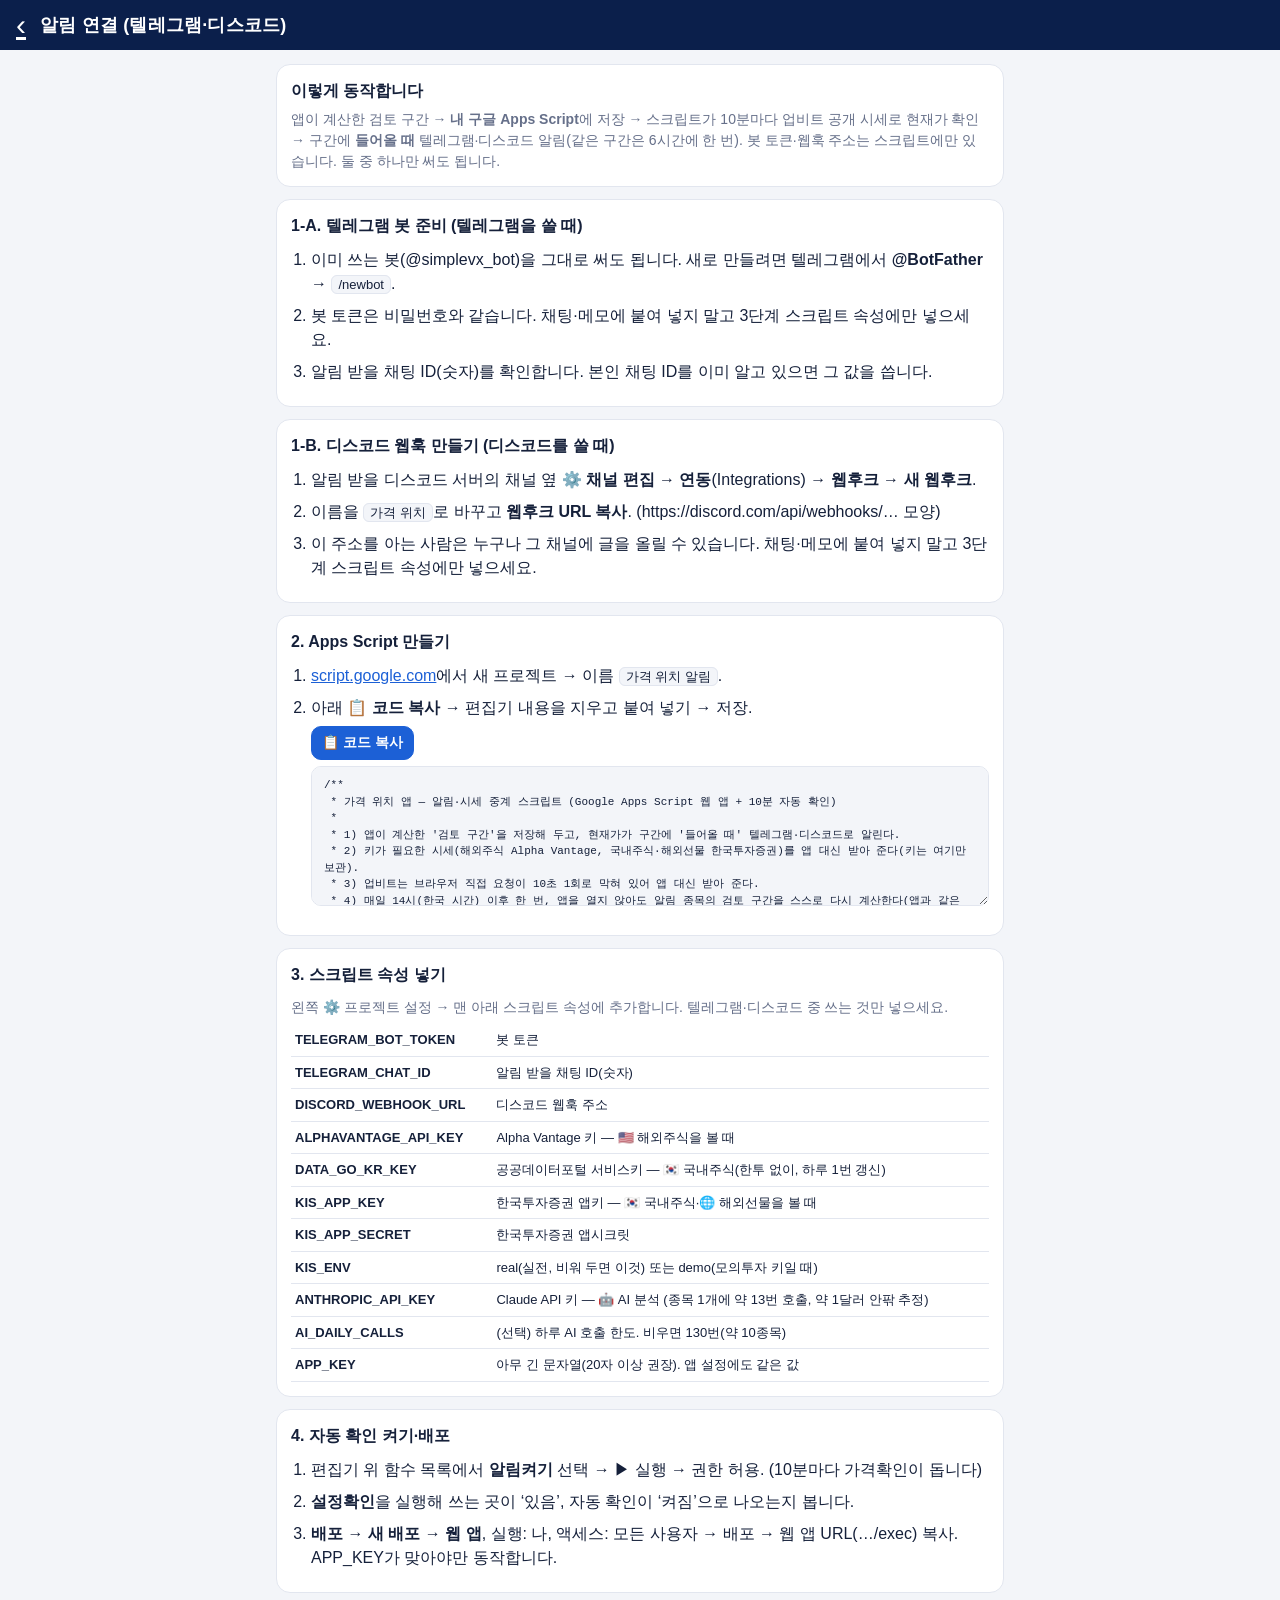
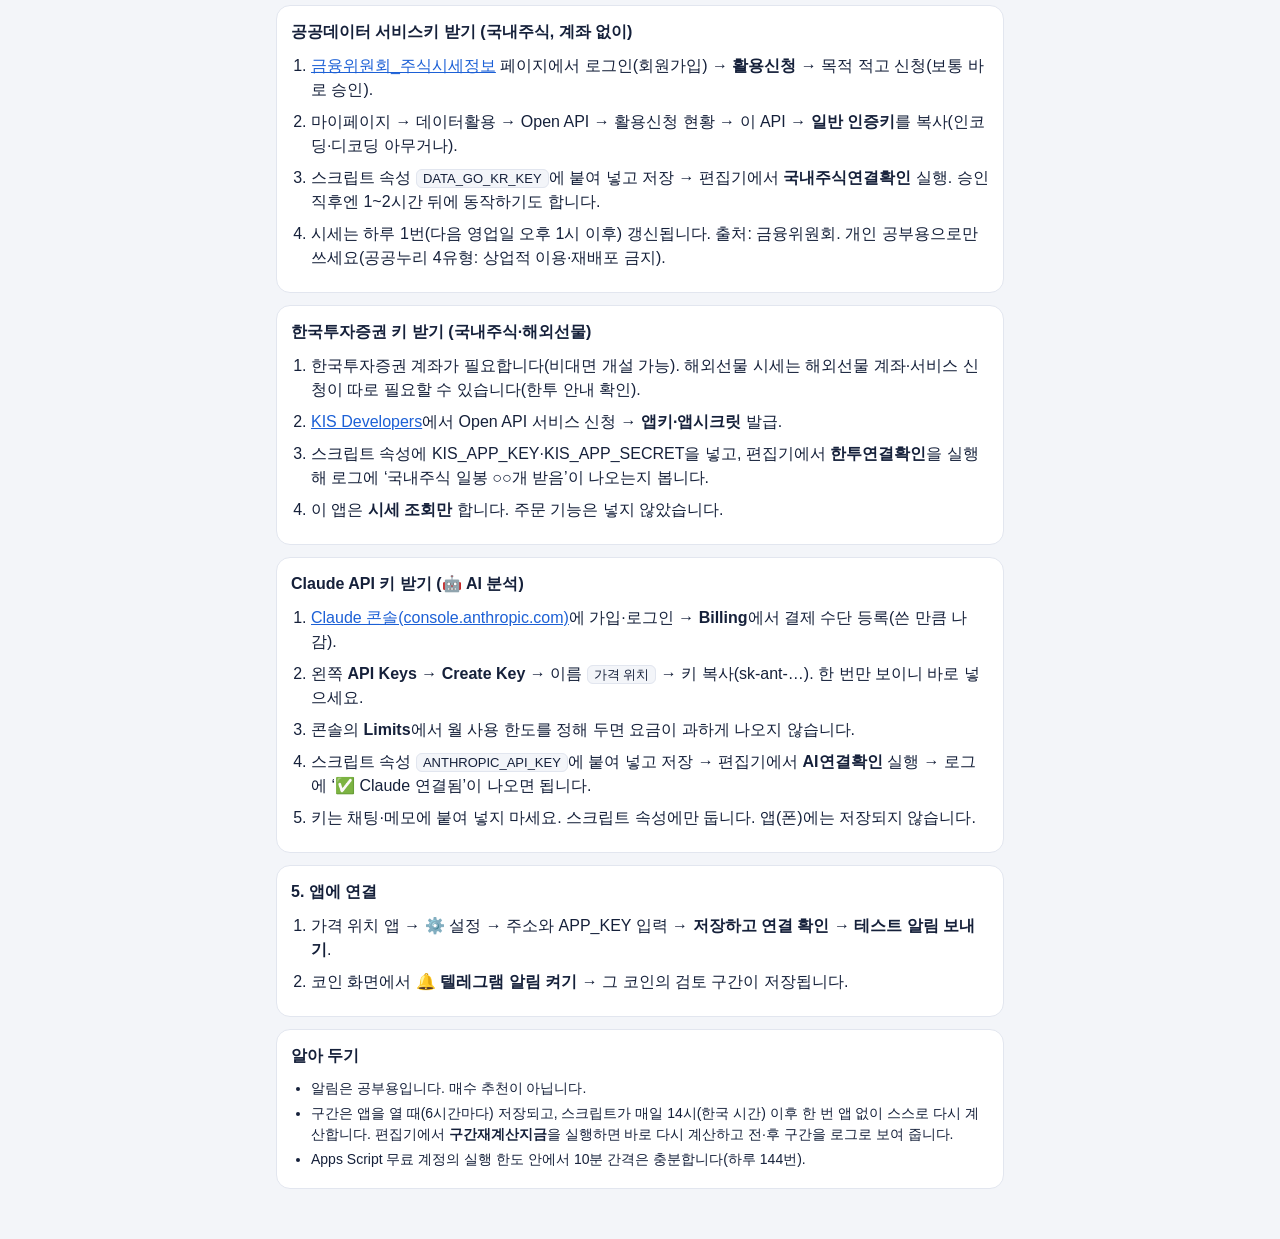
==== commit ed86d96d: "AI 전문가 팀 분석 1단계(해외주식): 분석가 4명·토론·위험 관리 → 5단계 등급 + 공부 정리 (v2.3.0, 스크립트 v7) - ai.js: TradingAgents v0." ====
--- a/alert/index.html
+++ b/alert/index.html
@@ -53,6 +53,8 @@
         <tr><td>KIS_APP_KEY</td><td>한국투자증권 앱키 — 🇰🇷 국내주식·🌐 해외선물을 볼 때</td></tr>
         <tr><td>KIS_APP_SECRET</td><td>한국투자증권 앱시크릿</td></tr>
         <tr><td>KIS_ENV</td><td>real(실전, 비워 두면 이것) 또는 demo(모의투자 키일 때)</td></tr>
+        <tr><td>ANTHROPIC_API_KEY</td><td>Claude API 키 — 🤖 AI 분석 (종목 1개에 약 13번 호출, 약 1달러 안팎 추정)</td></tr>
+        <tr><td>AI_DAILY_CALLS</td><td>(선택) 하루 AI 호출 한도. 비우면 130번(약 10종목)</td></tr>
         <tr><td>APP_KEY</td><td>아무 긴 문자열(20자 이상 권장). 앱 설정에도 같은 값</td></tr>
       </table></div>
 
@@ -79,6 +81,15 @@
         <li>이 앱은 <b>시세 조회만</b> 합니다. 주문 기능은 넣지 않았습니다.</li>
       </ol></div>
 
+    <div class="card"><h2>Claude API 키 받기 (🤖 AI 분석)</h2>
+      <ol class="big">
+        <li><a href="https://console.anthropic.com/" target="_blank" rel="noopener">Claude 콘솔(console.anthropic.com)</a>에 가입·로그인 → <b>Billing</b>에서 결제 수단 등록(쓴 만큼 나감).</li>
+        <li>왼쪽 <b>API Keys</b> → <b>Create Key</b> → 이름 <span class="k">가격 위치</span> → 키 복사(sk-ant-…). 한 번만 보이니 바로 넣으세요.</li>
+        <li>콘솔의 <b>Limits</b>에서 월 사용 한도를 정해 두면 요금이 과하게 나오지 않습니다.</li>
+        <li>스크립트 속성 <span class="k">ANTHROPIC_API_KEY</span>에 붙여 넣고 저장 → 편집기에서 <b>AI연결확인</b> 실행 → 로그에 ‘✅ Claude 연결됨’이 나오면 됩니다.</li>
+        <li>키는 채팅·메모에 붙여 넣지 마세요. 스크립트 속성에만 둡니다. 앱(폰)에는 저장되지 않습니다.</li>
+      </ol></div>
+
     <div class="card"><h2>5. 앱에 연결</h2>
       <ol class="big">
         <li>가격 위치 앱 → ⚙️ 설정 → 주소와 APP_KEY 입력 → <b>저장하고 연결 확인</b> → <b>테스트 알림 보내기</b>.</li>
--- a/style.css
+++ b/style.css
@@ -178,7 +178,7 @@
 .line-card { background: var(--bg); border: 1px solid var(--line); border-radius: 12px; padding: 10px; margin: 6px 0; }
 
 /* ── 가격 위치 앱 전용 ── */
-.tabs { grid-template-columns: repeat(3, 1fr); }
+.tabs { grid-template-columns: repeat(4, 1fr); }
 .coin { display: block; background: var(--card); border: 1px solid var(--line); border-radius: 12px; padding: 12px; margin-bottom: 8px; color: var(--ink); text-decoration: none; }
 .coin .nm { font-weight: 800; font-size: 16px; }
 .up { color: #D63B3B; } .down { color: #2F6FE0; }
@@ -193,3 +193,22 @@
 .disc { font-size: 12px; color: var(--muted); text-align: center; margin: 14px 0; }
 .pick { max-height: 50vh; overflow: auto; border: 1px solid var(--line); border-radius: 10px; margin-top: 8px; }
 .pick button { display: flex; justify-content: space-between; width: 100%; border: 0; border-bottom: 1px solid var(--line); background: var(--card); color: var(--ink); padding: 10px 12px; font: inherit; cursor: pointer; text-align: left; }
+
+/* 🤖 AI 분석 */
+.rbadge { display: inline-block; border-radius: 999px; padding: 3px 10px; font-size: 14px; font-weight: 800; color: #fff; white-space: nowrap; }
+.rbadge small { font-weight: 500; opacity: .85; font-size: 11px; }
+.r-buy { background: #0E7A45; } .r-ow { background: #2FA36B; } .r-hold { background: #7A8299; } .r-uw { background: #D9822B; } .r-sell { background: #C93636; } .r-none { background: var(--line); color: var(--muted); }
+.airesult { border: 2px solid var(--blue); }
+.aigroup { font-size: 12px; font-weight: 700; color: var(--muted); margin: 12px 0 4px; }
+.aistep { border: 1px solid var(--line); border-radius: 10px; padding: 8px 10px; margin-bottom: 6px; }
+.aistep summary { display: flex; justify-content: space-between; gap: 8px; cursor: pointer; list-style: none; font-size: 14px; }
+.aistep summary::-webkit-details-marker { display: none; }
+.md { font-size: 14px; line-height: 1.55; overflow-wrap: anywhere; }
+.md h4, .card h4 { font-size: 14px; margin: 12px 0 4px; }
+.md p { margin: 6px 0; } .md ul, .md ol { margin: 4px 0; padding-left: 20px; }
+.tblwrap { overflow-x: auto; margin: 8px 0; }
+table.md { font-size: 12px; min-width: 100%; } table.md th, table.md td { border: 1px solid var(--line); padding: 4px 6px; text-align: left; vertical-align: top; }
+.srctag { display: inline-block; font-size: 11px; border: 1px solid var(--line); border-radius: 6px; padding: 0 5px; color: var(--muted); }
+.bb ul { padding-left: 18px; margin: 6px 0; font-size: 14px; } .bb li { margin-bottom: 4px; }
+@media (max-width: 520px) { .grid2.bb { grid-template-columns: 1fr; } }
+dl.terms { margin: 4px 0 0; font-size: 14px; } dl.terms dt { font-weight: 700; margin-top: 8px; } dl.terms dd { margin: 2px 0 0 0; }
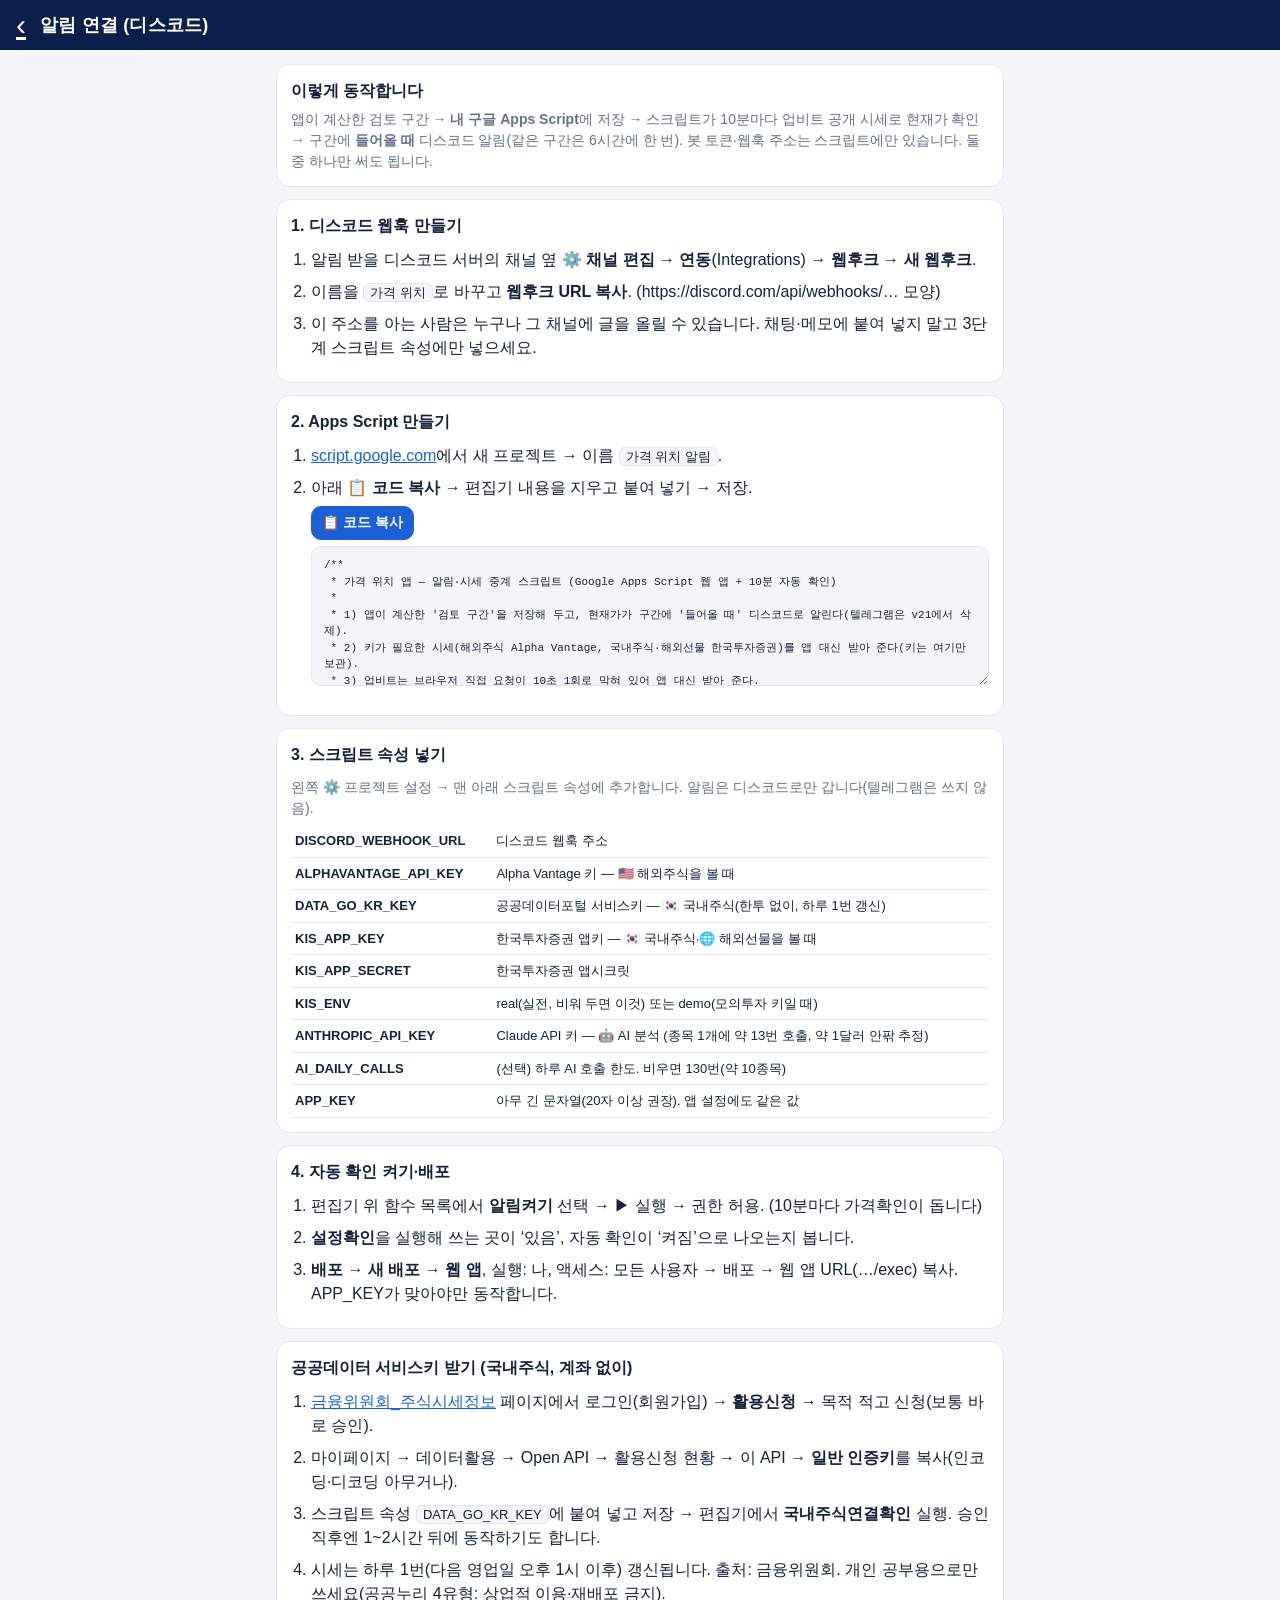
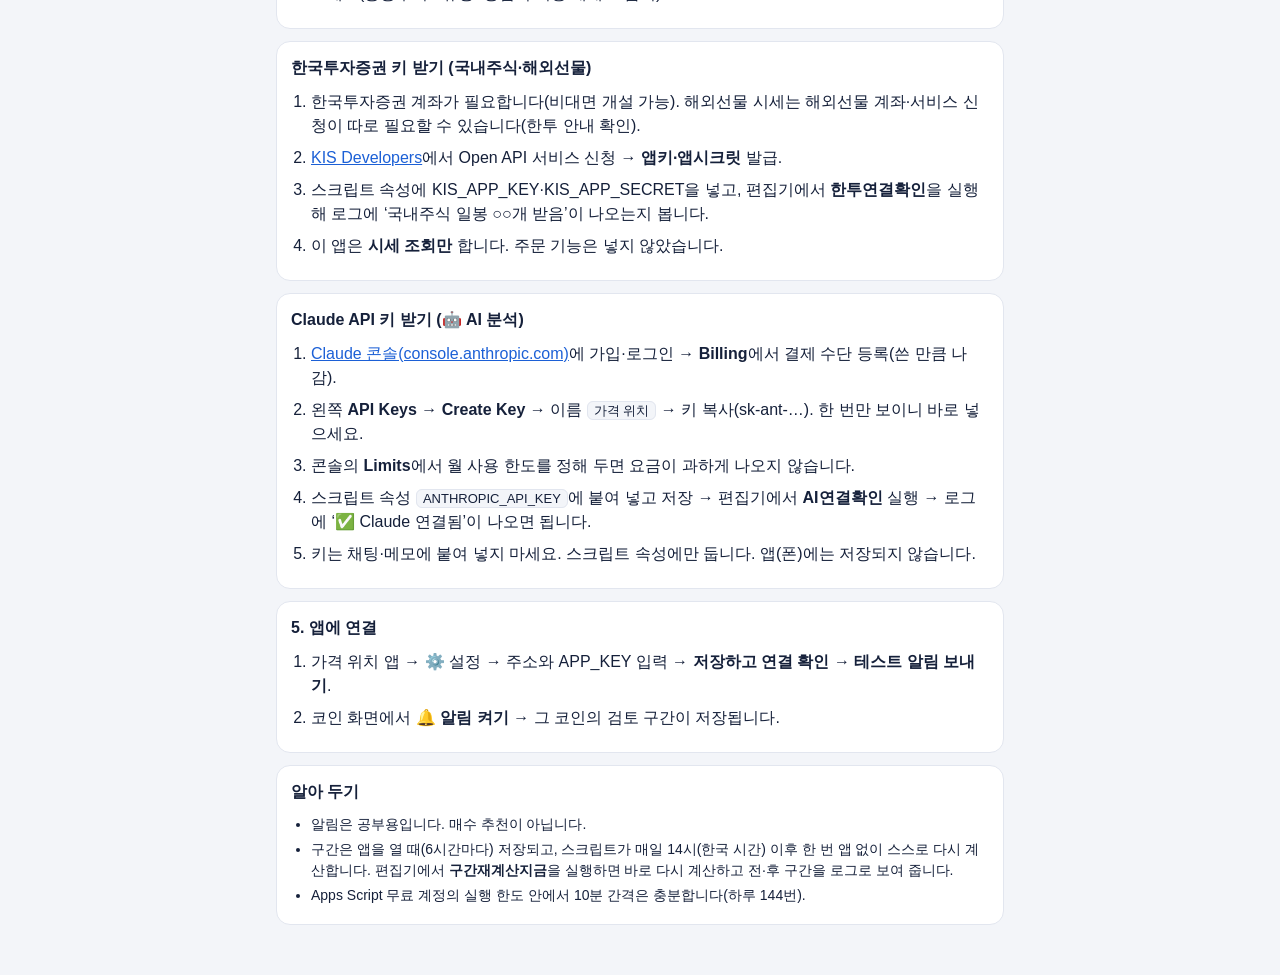
==== commit 801818c5: "v3.9.0 + 알림 스크립트 v21: 텔레그램 삭제, 국내주식 항상 네이버, 해외선물 주력 월물 자동 + 한투 키 전까지 OKX 대신 Co-Authored-By: Claude O" ====
--- a/alert/index.html
+++ b/alert/index.html
@@ -15,19 +15,12 @@
   </style>
 </head>
 <body>
-  <header class="top"><a class="back" href="../#/settings" aria-label="앱으로">‹</a><h1>알림 연결 (텔레그램·디스코드)</h1></header>
+  <header class="top"><a class="back" href="../#/settings" aria-label="앱으로">‹</a><h1>알림 연결 (디스코드)</h1></header>
   <main>
     <div class="card"><b>이렇게 동작합니다</b>
-      <div class="muted" style="margin-top:6px">앱이 계산한 검토 구간 → <b>내 구글 Apps Script</b>에 저장 → 스크립트가 10분마다 업비트 공개 시세로 현재가 확인 → 구간에 <b>들어올 때</b> 텔레그램·디스코드 알림(같은 구간은 6시간에 한 번). 봇 토큰·웹훅 주소는 스크립트에만 있습니다. 둘 중 하나만 써도 됩니다.</div></div>
+      <div class="muted" style="margin-top:6px">앱이 계산한 검토 구간 → <b>내 구글 Apps Script</b>에 저장 → 스크립트가 10분마다 업비트 공개 시세로 현재가 확인 → 구간에 <b>들어올 때</b> 디스코드 알림(같은 구간은 6시간에 한 번). 봇 토큰·웹훅 주소는 스크립트에만 있습니다. 둘 중 하나만 써도 됩니다.</div></div>
 
-    <div class="card"><h2>1-A. 텔레그램 봇 준비 (텔레그램을 쓸 때)</h2>
-      <ol class="big">
-        <li>이미 쓰는 봇(@simplevx_bot)을 그대로 써도 됩니다. 새로 만들려면 텔레그램에서 <b>@BotFather</b> → <span class="k">/newbot</span>.</li>
-        <li>봇 토큰은 비밀번호와 같습니다. 채팅·메모에 붙여 넣지 말고 3단계 스크립트 속성에만 넣으세요.</li>
-        <li>알림 받을 채팅 ID(숫자)를 확인합니다. 본인 채팅 ID를 이미 알고 있으면 그 값을 씁니다.</li>
-      </ol></div>
-
-    <div class="card"><h2>1-B. 디스코드 웹훅 만들기 (디스코드를 쓸 때)</h2>
+    <div class="card"><h2>1. 디스코드 웹훅 만들기</h2>
       <ol class="big">
         <li>알림 받을 디스코드 서버의 채널 옆 ⚙️ <b>채널 편집</b> → <b>연동</b>(Integrations) → <b>웹후크</b> → <b>새 웹후크</b>.</li>
         <li>이름을 <span class="k">가격 위치</span>로 바꾸고 <b>웹후크 URL 복사</b>. (https://discord.com/api/webhooks/… 모양)</li>
@@ -43,10 +36,8 @@
       </ol></div>
 
     <div class="card"><h2>3. 스크립트 속성 넣기</h2>
-      <div class="muted">왼쪽 ⚙️ 프로젝트 설정 → 맨 아래 스크립트 속성에 추가합니다. 텔레그램·디스코드 중 쓰는 것만 넣으세요.</div>
+      <div class="muted">왼쪽 ⚙️ 프로젝트 설정 → 맨 아래 스크립트 속성에 추가합니다. 알림은 디스코드로만 갑니다(텔레그램은 쓰지 않음).</div>
       <table class="p" style="margin-top:6px">
-        <tr><td>TELEGRAM_BOT_TOKEN</td><td>봇 토큰</td></tr>
-        <tr><td>TELEGRAM_CHAT_ID</td><td>알림 받을 채팅 ID(숫자)</td></tr>
         <tr><td>DISCORD_WEBHOOK_URL</td><td>디스코드 웹훅 주소</td></tr>
         <tr><td>ALPHAVANTAGE_API_KEY</td><td>Alpha Vantage 키 — 🇺🇸 해외주식을 볼 때</td></tr>
         <tr><td>DATA_GO_KR_KEY</td><td>공공데이터포털 서비스키 — 🇰🇷 국내주식(한투 없이, 하루 1번 갱신)</td></tr>
@@ -93,7 +84,7 @@
     <div class="card"><h2>5. 앱에 연결</h2>
       <ol class="big">
         <li>가격 위치 앱 → ⚙️ 설정 → 주소와 APP_KEY 입력 → <b>저장하고 연결 확인</b> → <b>테스트 알림 보내기</b>.</li>
-        <li>코인 화면에서 <b>🔔 텔레그램 알림 켜기</b> → 그 코인의 검토 구간이 저장됩니다.</li>
+        <li>코인 화면에서 <b>🔔 알림 켜기</b> → 그 코인의 검토 구간이 저장됩니다.</li>
       </ol></div>
 
     <div class="card"><h2>알아 두기</h2><ul class="steps">
--- a/style.css
+++ b/style.css
@@ -85,7 +85,9 @@
 
 .chips { display: flex; gap: 6px; overflow-x: auto; padding-bottom: 4px; margin-bottom: 10px; }
 .chip { flex: none; border: 1px solid var(--line); background: var(--card); color: var(--ink); border-radius: 999px; padding: 6px 12px; font-size: 14px; cursor: pointer; }
-.chip.on { background: var(--navy); color: #fff; border-color: var(--navy); }
+.chip.on { background: #FFC83D; color: #1A1300; border: 2px solid #E0A800; font-weight: 800; box-shadow: 0 1px 4px rgba(224,168,0,.45); }
+.chip.on::before { content: '✓ '; }
+@media (prefers-color-scheme: dark) { .chip.on { background: #FFC83D; color: #1A1300; border-color: #FFD966; } }
 
 .list { list-style: none; margin: 0; padding: 0; }
 .item { display: block; background: var(--card); border: 1px solid var(--line); border-radius: 12px; padding: 12px; margin-bottom: 8px; color: inherit; text-decoration: none; }
@@ -178,7 +180,7 @@
 .line-card { background: var(--bg); border: 1px solid var(--line); border-radius: 12px; padding: 10px; margin: 6px 0; }
 
 /* ── 가격 위치 앱 전용 ── */
-.tabs { grid-template-columns: repeat(4, 1fr); }
+.tabs { grid-template-columns: repeat(5, 1fr); }
 .coin { display: block; background: var(--card); border: 1px solid var(--line); border-radius: 12px; padding: 12px; margin-bottom: 8px; color: var(--ink); text-decoration: none; }
 .coin .nm { font-weight: 800; font-size: 16px; }
 .up { color: #D63B3B; } .down { color: #2F6FE0; }
@@ -212,3 +214,56 @@
 .bb ul { padding-left: 18px; margin: 6px 0; font-size: 14px; } .bb li { margin-bottom: 4px; }
 @media (max-width: 520px) { .grid2.bb { grid-template-columns: 1fr; } }
 dl.terms { margin: 4px 0 0; font-size: 14px; } dl.terms dt { font-weight: 700; margin-top: 8px; } dl.terms dd { margin: 2px 0 0 0; }
+
+/* 📡 나스닥 신호 */
+.grid3 { display: grid; grid-template-columns: repeat(3, 1fr); gap: 8px; }
+.grid3 .stat { padding: 10px 8px; } .grid3 .stat b { font-size: 18px; }
+ul.checks { list-style: none; padding: 0; margin: 6px 0; font-size: 14px; } ul.checks li { margin: 3px 0; }
+.tabs a { font-size: 11px; white-space: nowrap; }
+
+/* 📊 ETF 스캐너 */
+.scchip { display: inline-block; font-size: 11px; border: 1px solid var(--line); border-radius: 999px; padding: 1px 7px; color: var(--muted); white-space: nowrap; }
+.scchip.s4 { background: #FFE3E3; color: #9B1C1C; border-color: #F3B0B0; } .scchip.s3 { background: #FFF1D6; color: #7A4A00; border-color: #F1D08A; }
+.scchip.tup { color: #C0392B; } .scchip.tdn { color: #1F5FD1; }
+@media (prefers-color-scheme: dark) { .scchip.s4 { background: #4A1C1C; color: #FFC2C2; border-color: #7A2E2E; } .scchip.s3 { background: #3F3112; color: #FFE3A3; border-color: #6B5320; } }
+.levtag { font-size: 10px; border-radius: 6px; padding: 0 5px; background: var(--navy); color: #fff; } .levtag.inv { background: #7A3DB8; }
+.scrow { border: 1px solid var(--line); border-radius: 10px; padding: 8px 10px; margin-bottom: 6px; }
+.scrow summary { list-style: none; cursor: pointer; } .scrow summary::-webkit-details-marker { display: none; }
+a.chip { text-decoration: none; }
+
+/* 🧠 비트코인·나스닥 분석 카드 */
+.bq .bq-asset { border: 1px solid var(--line); border-radius: 12px; padding: 12px; margin-top: 10px; }
+.bq-head { display: flex; justify-content: space-between; align-items: baseline; gap: 8px; }
+.bq-name { font-size: 16px; font-weight: 800; }
+.bq-price { font-size: 30px; font-weight: 900; letter-spacing: -.5px; font-variant-numeric: tabular-nums; }
+.bq-concl { font-size: 18px; margin-top: 4px; display: flex; align-items: center; gap: 6px; flex-wrap: wrap; }
+.bq-race, .bq-note { font-size: 13px; margin-top: 6px; line-height: 1.55; }
+.bq-tf { display: flex; flex-wrap: wrap; gap: 4px 12px; font-size: 13px; margin-top: 6px; color: var(--muted); }
+.bq-tf b { font-size: 15px; }
+.bq-sig { margin-top: 10px; background: var(--bg); border-radius: 10px; padding: 10px; }
+.bq-sigh { font-size: 17px; font-weight: 800; display: flex; align-items: center; gap: 6px; flex-wrap: wrap; }
+.bq-up { color: #E0262A; } .bq-dn { color: #1F5FE0; } .bq-flat { color: var(--muted); }
+.bq-pct { color: #E0262A; font-weight: 800; font-variant-numeric: tabular-nums; } .bq-pct.big { font-size: 20px; }
+.bq-sub { font-size: 12px; color: var(--muted); font-weight: 400; }
+table.bq-plan { width: 100%; border-collapse: collapse; margin-top: 8px; font-size: 15px; }
+table.bq-plan th { text-align: left; width: 58px; padding: 7px 6px; font-size: 13px; white-space: nowrap; vertical-align: top; }
+table.bq-plan td { padding: 7px 6px; font-variant-numeric: tabular-nums; } table.bq-plan td > b { font-size: 18px; }
+table.bq-plan tr { border-top: 1px solid var(--line); }
+.bq-plan .r-p th { color: #0E8FA8; } .bq-plan .r-e th { color: #B88400; } .bq-plan .r-s th, .bq-plan .r-s td > b { color: #1F5FE0; } .bq-plan .r-t th, .bq-plan .r-t td > b { color: #E0262A; }
+/* 별: 중요도가 높을수록 진한 노랑(그라데이션) */
+.bq-stars { display: inline-flex; gap: 1px; font-size: 17px; line-height: 1; vertical-align: middle; }
+.bq-stars i { font-style: normal; background: linear-gradient(180deg, #FFF4A8 0%, #FFD23F 55%, #F5A300 100%); -webkit-background-clip: text; background-clip: text; color: transparent; }
+.bq-stars.s1 i { background: linear-gradient(180deg, #FFF8D0, #FFE98A); -webkit-background-clip: text; background-clip: text; }
+.bq-stars.s2 i { background: linear-gradient(180deg, #FFF3B0, #FFDD55); -webkit-background-clip: text; background-clip: text; }
+.bq-stars.s3 i { background: linear-gradient(180deg, #FFEC80, #FFCC1A); -webkit-background-clip: text; background-clip: text; }
+.bq-stars.s4 i { background: linear-gradient(180deg, #FFE15A, #F7B500); -webkit-background-clip: text; background-clip: text; }
+.bq-stars.s5 i { background: linear-gradient(180deg, #FFD43B, #F29100); -webkit-background-clip: text; background-clip: text; filter: drop-shadow(0 0 2px rgba(242,145,0,.55)); }
+.bq-stars i.off { background: none; color: var(--line); filter: none; }
+.bq-more { margin-top: 10px; } .bq-more summary { cursor: pointer; font-size: 15px; }
+.bq-fact { padding: 7px 0; border-bottom: 1px solid var(--line); font-size: 14px; }
+.bq-ft { font-size: 13px; color: var(--muted); margin-top: 2px; line-height: 1.5; }
+.bq-v { font-size: 12px; font-weight: 800; border-radius: 6px; padding: 1px 7px; margin-left: 2px; }
+.bq-v.good { background: rgba(224,38,42,.12); color: #E0262A; } .bq-v.bad { background: rgba(31,95,224,.12); color: #1F5FE0; } .bq-v.mid { background: var(--bg); color: var(--muted); }
+.bq-rel { margin-top: 6px; font-size: 13px; line-height: 1.5; }
+.bq-relg { display: inline-block; font-size: 12px; font-weight: 800; border-radius: 6px; padding: 2px 8px; color: #fff; }
+.bq-relg.g-hi { background: #E0262A; } .bq-relg.g-mid { background: #D9822B; } .bq-relg.g-lo { background: #7A8299; }
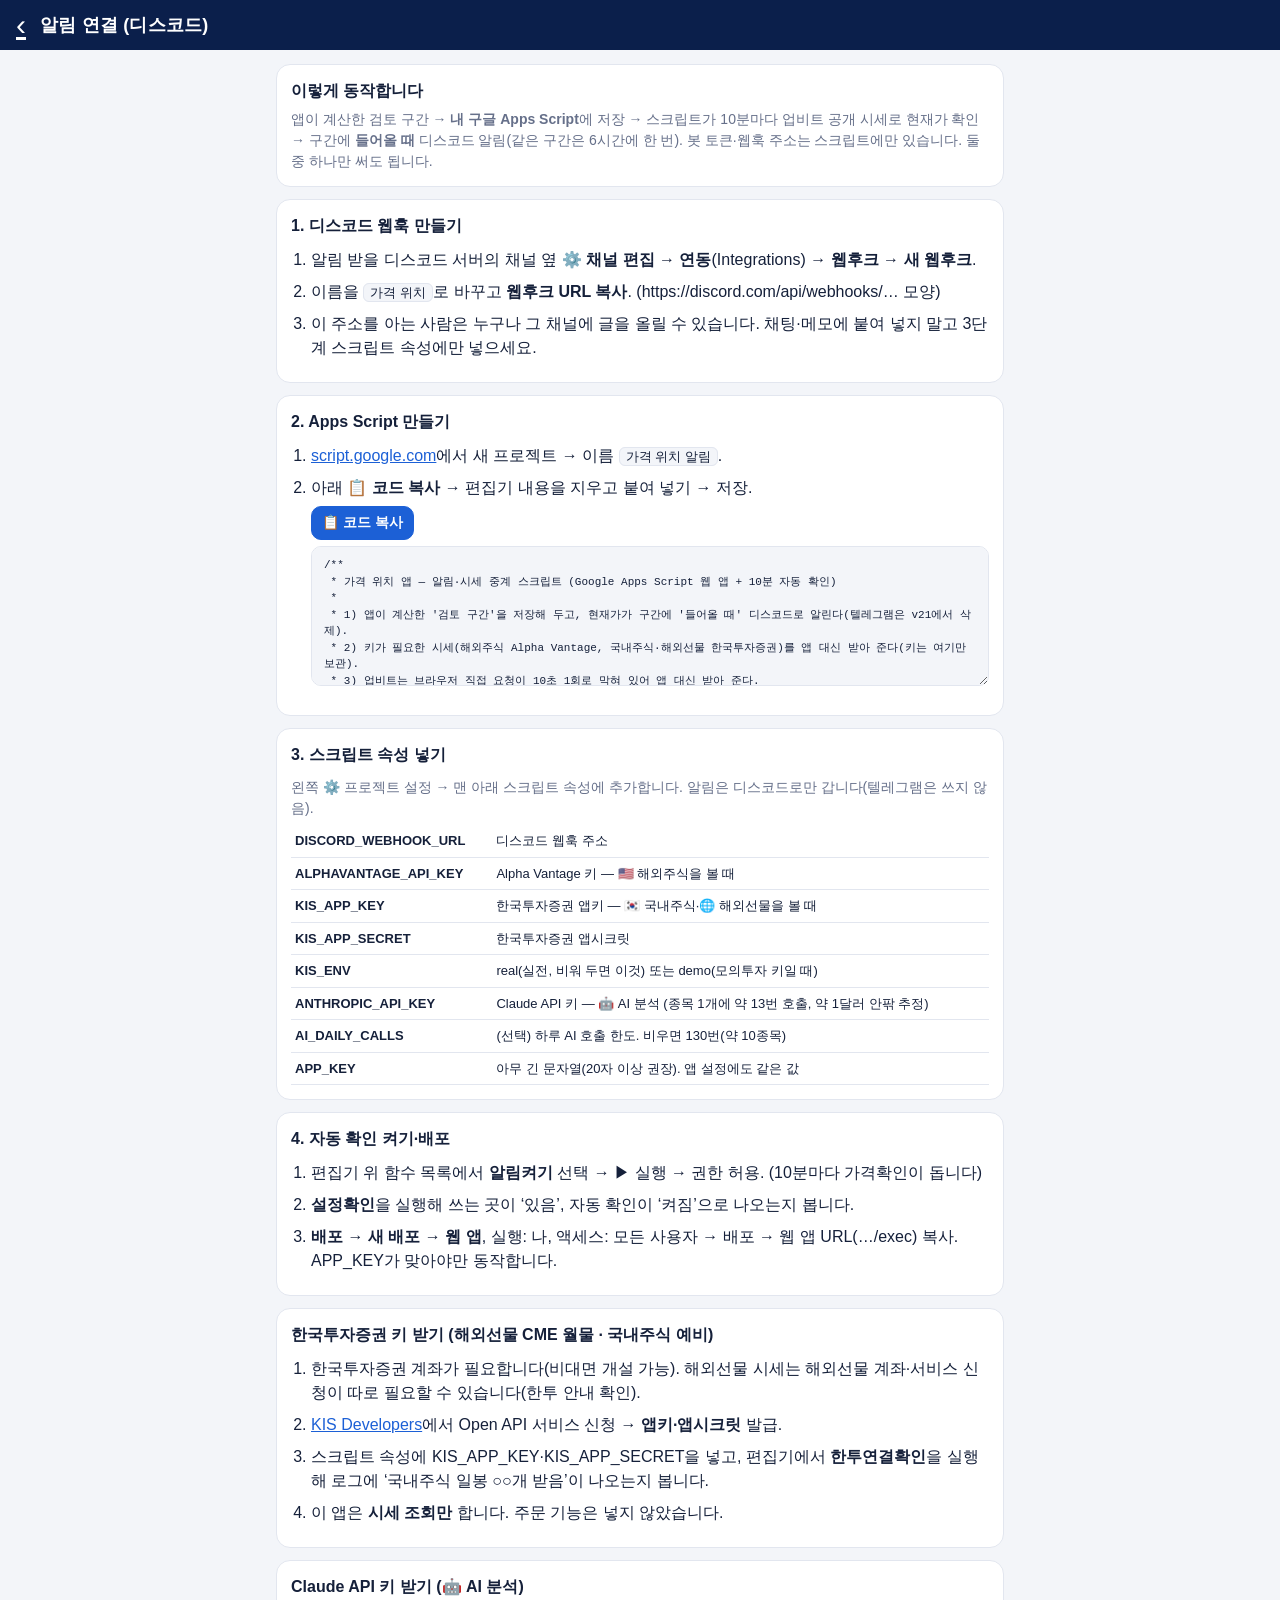
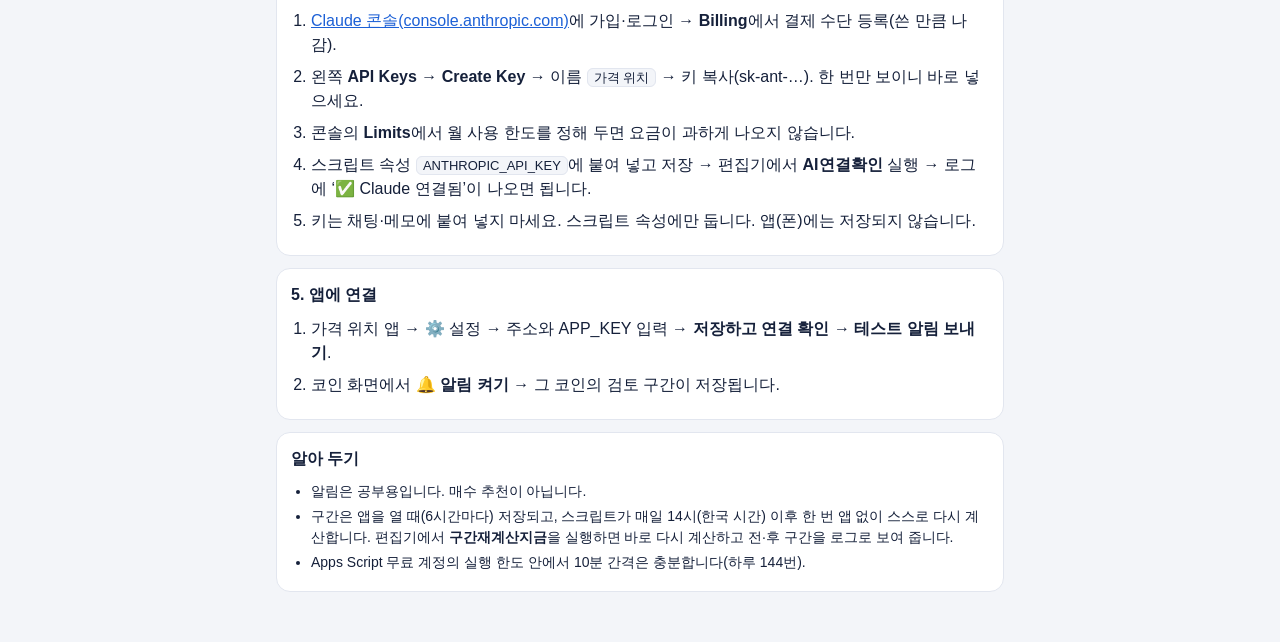
==== commit 5952b121: "v3.9.1 + 알림 스크립트 v22: 공공데이터(data.go.kr) 연결 삭제 — 국내주식은 네이버 Co-Authored-By: Claude Opus 5.5 <noreply@a" ====
--- a/alert/index.html
+++ b/alert/index.html
@@ -40,7 +40,6 @@
       <table class="p" style="margin-top:6px">
         <tr><td>DISCORD_WEBHOOK_URL</td><td>디스코드 웹훅 주소</td></tr>
         <tr><td>ALPHAVANTAGE_API_KEY</td><td>Alpha Vantage 키 — 🇺🇸 해외주식을 볼 때</td></tr>
-        <tr><td>DATA_GO_KR_KEY</td><td>공공데이터포털 서비스키 — 🇰🇷 국내주식(한투 없이, 하루 1번 갱신)</td></tr>
         <tr><td>KIS_APP_KEY</td><td>한국투자증권 앱키 — 🇰🇷 국내주식·🌐 해외선물을 볼 때</td></tr>
         <tr><td>KIS_APP_SECRET</td><td>한국투자증권 앱시크릿</td></tr>
         <tr><td>KIS_ENV</td><td>real(실전, 비워 두면 이것) 또는 demo(모의투자 키일 때)</td></tr>
@@ -56,15 +55,7 @@
         <li><b>배포 → 새 배포 → 웹 앱</b>, 실행: 나, 액세스: 모든 사용자 → 배포 → 웹 앱 URL(…/exec) 복사. APP_KEY가 맞아야만 동작합니다.</li>
       </ol></div>
 
-    <div class="card"><h2>공공데이터 서비스키 받기 (국내주식, 계좌 없이)</h2>
-      <ol class="big">
-        <li><a href="https://www.data.go.kr/data/15094808/openapi.do" target="_blank" rel="noopener">금융위원회_주식시세정보</a> 페이지에서 로그인(회원가입) → <b>활용신청</b> → 목적 적고 신청(보통 바로 승인).</li>
-        <li>마이페이지 → 데이터활용 → Open API → 활용신청 현황 → 이 API → <b>일반 인증키</b>를 복사(인코딩·디코딩 아무거나).</li>
-        <li>스크립트 속성 <span class="k">DATA_GO_KR_KEY</span>에 붙여 넣고 저장 → 편집기에서 <b>국내주식연결확인</b> 실행. 승인 직후엔 1~2시간 뒤에 동작하기도 합니다.</li>
-        <li>시세는 하루 1번(다음 영업일 오후 1시 이후) 갱신됩니다. 출처: 금융위원회. 개인 공부용으로만 쓰세요(공공누리 4유형: 상업적 이용·재배포 금지).</li>
-      </ol></div>
-
-    <div class="card"><h2>한국투자증권 키 받기 (국내주식·해외선물)</h2>
+    <div class="card"><h2>한국투자증권 키 받기 (해외선물 CME 월물 · 국내주식 예비)</h2>
       <ol class="big">
         <li>한국투자증권 계좌가 필요합니다(비대면 개설 가능). 해외선물 시세는 해외선물 계좌·서비스 신청이 따로 필요할 수 있습니다(한투 안내 확인).</li>
         <li><a href="https://apiportal.koreainvestment.com/" target="_blank" rel="noopener">KIS Developers</a>에서 Open API 서비스 신청 → <b>앱키·앱시크릿</b> 발급.</li>
